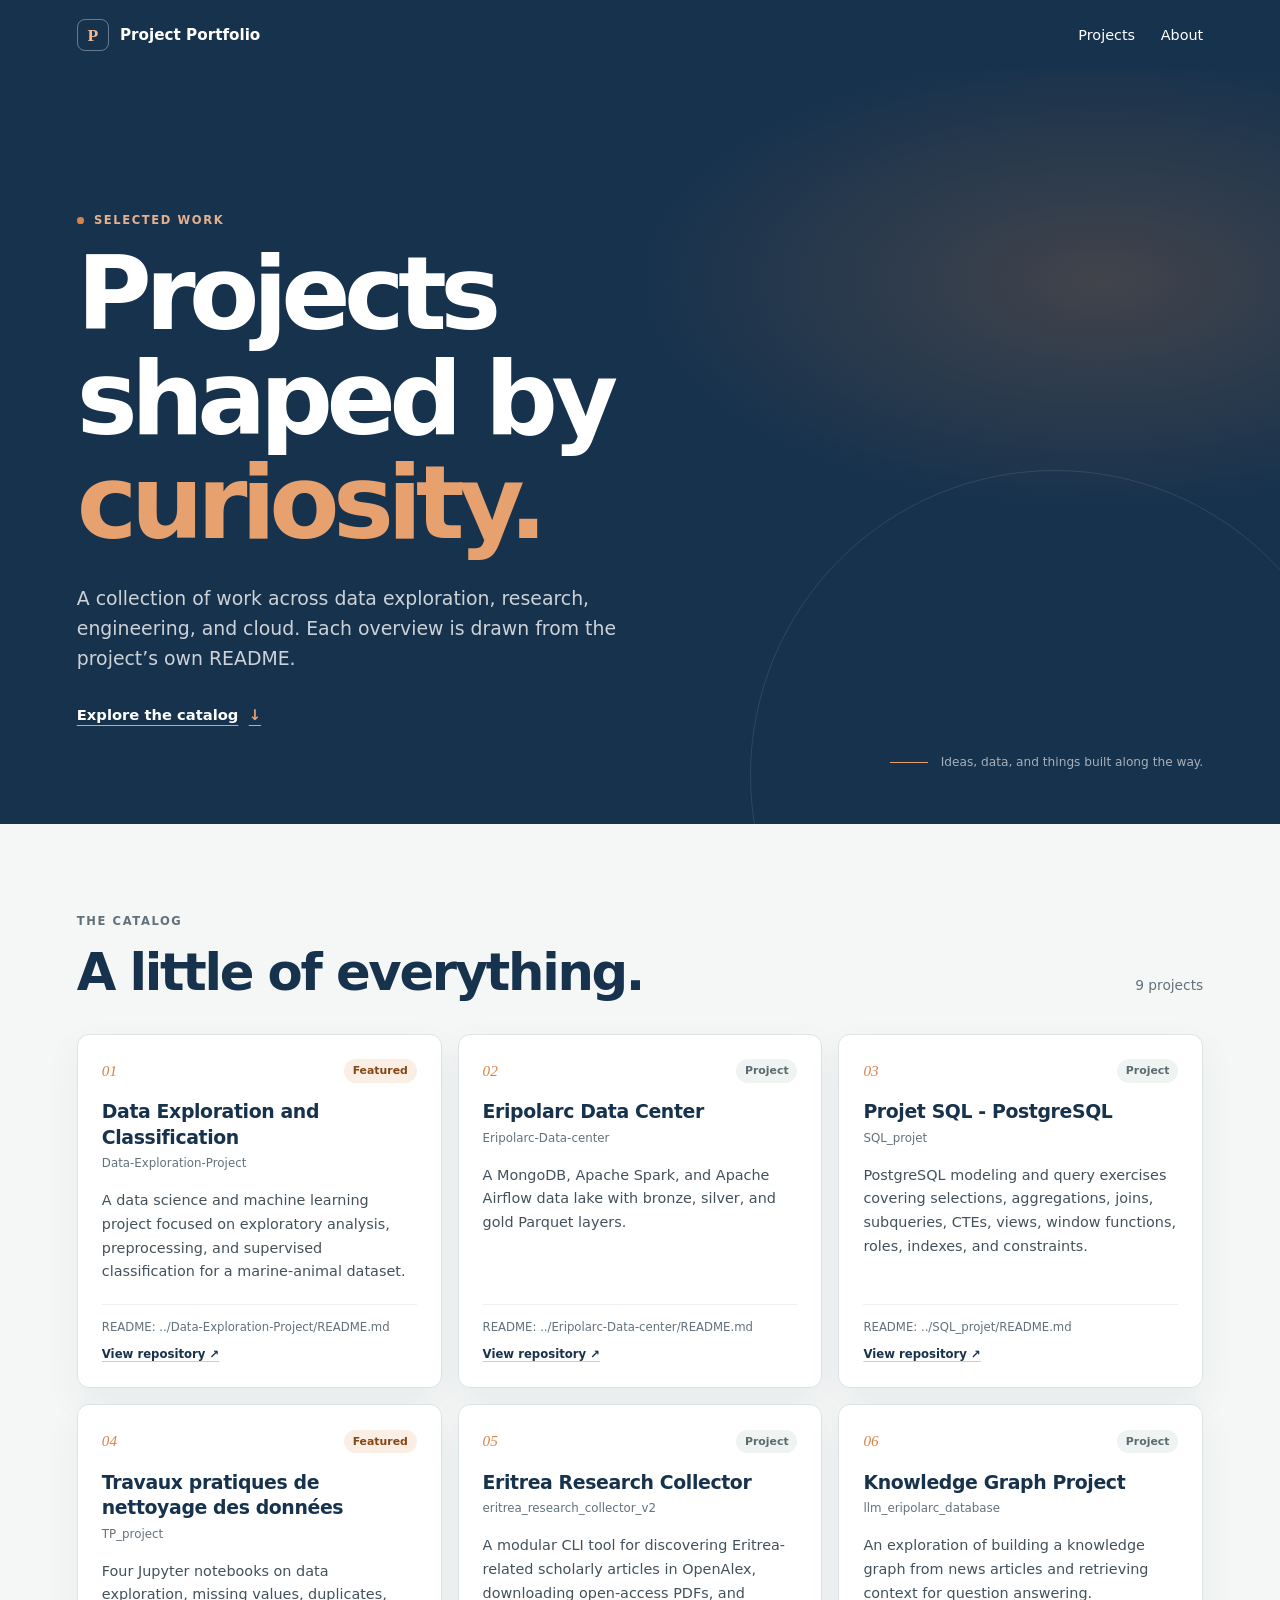
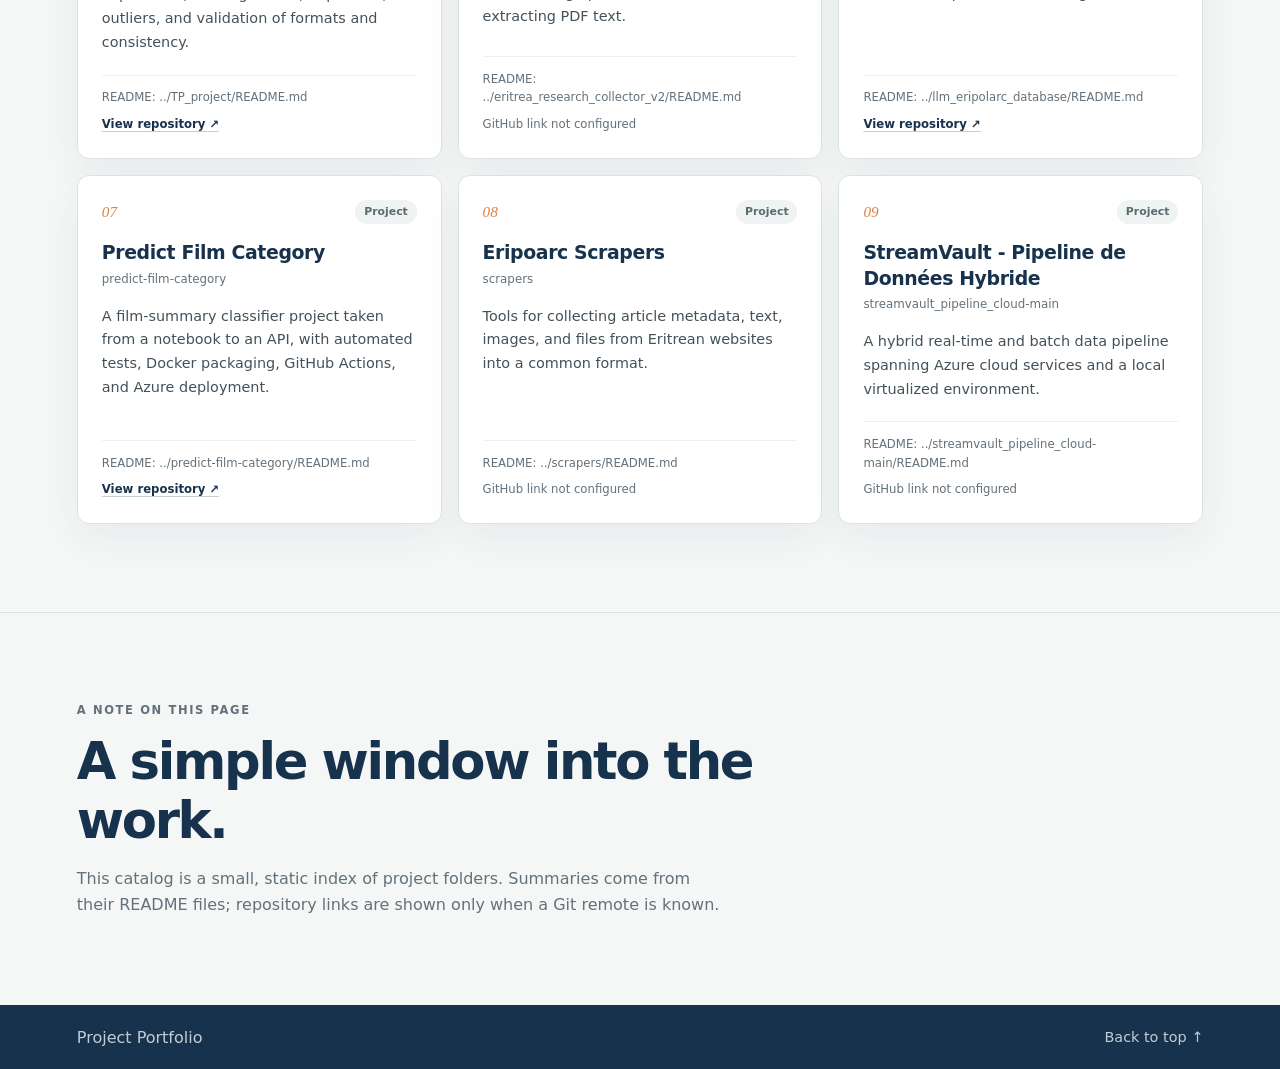
==== index.html @ 730900ce "first files upload" ====
<!doctype html>
<html lang="en">
  <head>
    <meta charset="utf-8">
    <meta name="viewport" content="width=device-width, initial-scale=1">
    <meta name="theme-color" content="#17324D">
    <meta name="description" content="A portfolio of data, research, and software projects.">
    <title>Project Portfolio</title>
    <link rel="stylesheet" href="./styles.css">
    <script src="./projects.js" defer></script>
    <script src="./script.js" defer></script>
  </head>
  <body>
    <header class="site-header">
      <a class="brand" href="#top" aria-label="Project Portfolio home">
        <span class="brand-mark" aria-hidden="true">P</span>
        <span>Project Portfolio</span>
      </a>
      <nav aria-label="Main navigation">
        <a href="#projects">Projects</a>
        <a href="#about">About</a>
      </nav>
    </header>

    <main id="top">
      <section class="hero" aria-labelledby="page-title">
        <p class="eyebrow"><span aria-hidden="true"></span> Selected work</p>
        <h1 id="page-title">Projects shaped by <span>curiosity.</span></h1>
        <p class="hero-copy">
          A collection of work across data exploration, research, engineering, and cloud.
          Each overview is drawn from the project’s own README.
        </p>
        <a class="hero-link" href="#projects">Explore the catalog <span aria-hidden="true">↓</span></a>
        <div class="hero-note" aria-hidden="true">
          <span class="note-line"></span>
          <span>Ideas, data, and things built along the way.</span>
        </div>
      </section>

      <section class="projects-section" id="projects" aria-labelledby="projects-title">
        <div class="section-heading">
          <div>
            <p class="eyebrow">The catalog</p>
            <h2 id="projects-title">A little of everything.</h2>
          </div>
          <p class="project-count" id="project-count" aria-live="polite"></p>
        </div>
        <div class="project-grid" id="project-grid" aria-live="polite"></div>
        <noscript>
          <p class="noscript-message">Enable JavaScript to view the project catalog.</p>
        </noscript>
      </section>

      <section class="about-section" id="about" aria-labelledby="about-title">
        <p class="eyebrow">A note on this page</p>
        <h2 id="about-title">A simple window into the work.</h2>
        <p>
          This catalog is a small, static index of project folders. Summaries come from
          their README files; repository links are shown only when a Git remote is known.
        </p>
      </section>
    </main>

    <footer class="site-footer">
      <span>Project Portfolio</span>
      <a href="#top">Back to top ↑</a>
    </footer>
  </body>
</html>
---- styles.css ----
:root {
  color-scheme: light;
  --primary: #17324d;
  --accent: #d98245;
  --surface: #f5f7f6;
  --card: #ffffff;
  --text: #17232d;
  --muted: #63717b;
  --border: #dce4e3;
  --shadow: 0 14px 36px rgb(23 50 77 / 6%);
  font-family: system-ui, -apple-system, "Segoe UI", sans-serif;
  font-synthesis: none;
  text-rendering: optimizeLegibility;
}

* {
  box-sizing: border-box;
}

html {
  scroll-behavior: smooth;
}

body {
  min-width: 320px;
  margin: 0;
  color: var(--text);
  background: var(--surface);
  line-height: 1.6;
}

a {
  color: inherit;
}

a:focus-visible {
  outline: 3px solid var(--accent);
  outline-offset: 4px;
  border-radius: 2px;
}

.site-header,
.site-footer {
  display: flex;
  align-items: center;
  justify-content: space-between;
  gap: 1.5rem;
  padding: 1.2rem max(6vw, calc((100vw - 1200px) / 2));
}

.site-header {
  color: #fff;
  background: var(--primary);
}

.brand {
  display: inline-flex;
  align-items: center;
  gap: 0.7rem;
  color: #fff;
  font-size: 0.95rem;
  font-weight: 700;
  text-decoration: none;
}

.brand-mark {
  display: grid;
  width: 2rem;
  height: 2rem;
  place-items: center;
  border: 1px solid rgb(255 255 255 / 35%);
  border-radius: 8px;
  color: #f3bb91;
  font-family: Georgia, serif;
  font-size: 1.1rem;
}

.site-header nav {
  display: flex;
  gap: 1.6rem;
}

.site-header nav a,
.site-footer a {
  color: inherit;
  font-size: 0.9rem;
  text-decoration: none;
}

.site-header nav a:hover,
.site-footer a:hover {
  color: #f3bb91;
}

.hero {
  position: relative;
  overflow: hidden;
  padding: clamp(4.5rem, 11vw, 9.5rem) max(6vw, calc((100vw - 1200px) / 2)) 6rem;
  color: #fff;
  background:
    radial-gradient(ellipse at 86% 28%, rgb(217 130 69 / 22%), transparent 29rem),
    var(--primary);
}

.hero::after {
  position: absolute;
  right: -5rem;
  bottom: -16rem;
  width: 38rem;
  height: 38rem;
  border: 1px solid rgb(255 255 255 / 10%);
  border-radius: 50%;
  content: "";
  pointer-events: none;
}

.eyebrow {
  margin: 0 0 0.8rem;
  color: var(--muted);
  font-size: 0.72rem;
  font-weight: 750;
  letter-spacing: 0.14em;
  text-transform: uppercase;
}

.hero .eyebrow {
  display: flex;
  align-items: center;
  gap: 0.65rem;
  color: #e4b18e;
}

.hero .eyebrow span {
  width: 0.42rem;
  height: 0.42rem;
  border-radius: 50%;
  background: var(--accent);
}

.hero h1 {
  max-width: 780px;
  margin: 0;
  font-size: clamp(3rem, 8vw, 6.7rem);
  font-weight: 650;
  letter-spacing: -0.065em;
  line-height: 1.02;
}

.hero h1 span {
  color: #e7a16e;
}

.hero-copy {
  max-width: 590px;
  margin: 1.7rem 0 1.8rem;
  color: rgb(255 255 255 / 78%);
  font-size: clamp(1rem, 1.8vw, 1.18rem);
}

.hero-link {
  display: inline-flex;
  align-items: center;
  gap: 0.65rem;
  color: #fff;
  font-size: 0.92rem;
  font-weight: 700;
  text-decoration-color: #e7a16e;
  text-underline-offset: 5px;
}

.hero-link span {
  color: #e7a16e;
}

.hero-note {
  position: absolute;
  right: max(6vw, calc((100vw - 1200px) / 2));
  bottom: 3.2rem;
  display: flex;
  align-items: center;
  gap: 0.8rem;
  color: rgb(255 255 255 / 62%);
  font-size: 0.76rem;
}

.note-line {
  width: 2.4rem;
  height: 1px;
  background: #e7a16e;
}

.projects-section,
.about-section {
  max-width: 1320px;
  margin: 0 auto;
  padding: 5.5rem max(6vw, 1.5rem);
}

.section-heading {
  display: flex;
  align-items: end;
  justify-content: space-between;
  gap: 2rem;
  margin-bottom: 2rem;
}

.section-heading h2,
.about-section h2 {
  margin: 0;
  color: var(--primary);
  font-size: clamp(2rem, 4vw, 3.2rem);
  font-weight: 620;
  letter-spacing: -0.045em;
  line-height: 1.15;
}

.project-count {
  margin: 0 0 0.35rem;
  color: var(--muted);
  font-size: 0.86rem;
}

.project-grid {
  display: grid;
  grid-template-columns: repeat(3, minmax(0, 1fr));
  gap: 1rem;
}

.project-card {
  display: flex;
  min-height: 260px;
  flex-direction: column;
  padding: 1.5rem;
  border: 1px solid var(--border);
  border-radius: 12px;
  background: var(--card);
  box-shadow: var(--shadow);
  transition: transform 160ms ease, border-color 160ms ease, box-shadow 160ms ease;
}

.project-card:hover {
  transform: translateY(-3px);
  border-color: #c4d2d1;
  box-shadow: 0 18px 42px rgb(23 50 77 / 10%);
}

.card-topline {
  display: flex;
  align-items: center;
  justify-content: space-between;
  gap: 0.75rem;
  margin-bottom: 1rem;
}

.card-index {
  color: var(--accent);
  font-family: Georgia, serif;
  font-size: 0.95rem;
  font-style: italic;
}

.card-status {
  padding: 0.2rem 0.55rem;
  border-radius: 999px;
  color: #5b6b70;
  background: #eff3f2;
  font-size: 0.68rem;
  font-weight: 650;
}

.card-status.is-featured {
  color: #834716;
  background: #fbefe5;
}

.project-card h3 {
  margin: 0;
  color: var(--primary);
  font-size: 1.18rem;
  font-weight: 700;
  letter-spacing: -0.02em;
  line-height: 1.35;
  overflow-wrap: anywhere;
}

.project-card .project-folder {
  margin: 0.25rem 0 0;
  color: var(--muted);
  font-size: 0.74rem;
  overflow-wrap: anywhere;
}

.project-description {
  margin: 1rem 0 1.25rem;
  color: #43515a;
  font-size: 0.9rem;
  line-height: 1.65;
}

.card-meta {
  display: flex;
  flex-wrap: wrap;
  gap: 0.5rem 1rem;
  margin-top: auto;
  padding-top: 0.8rem;
  border-top: 1px solid #edf0ef;
  color: var(--muted);
  font-size: 0.73rem;
}

.card-meta a {
  color: var(--primary);
  font-weight: 700;
  text-decoration-color: #c5d0d1;
  text-underline-offset: 3px;
}

.card-meta a:hover {
  color: #a3531d;
  text-decoration-color: currentColor;
}

.about-section {
  max-width: none;
  padding-right: max(6vw, calc((100vw - 1200px) / 2));
  padding-left: max(6vw, calc((100vw - 1200px) / 2));
  border-top: 1px solid var(--border);
}

.about-section h2 {
  max-width: 700px;
}

.about-section > p:last-child {
  max-width: 650px;
  margin: 1rem 0 0;
  color: var(--muted);
}

.site-footer {
  color: rgb(255 255 255 / 75%);
  background: var(--primary);
}

.noscript-message {
  padding: 1rem;
  border: 1px solid var(--border);
  border-radius: 8px;
  background: #fff;
}

@media (max-width: 900px) {
  .project-grid {
    grid-template-columns: repeat(2, minmax(0, 1fr));
  }
}

@media (max-width: 600px) {
  .site-header,
  .site-footer {
    padding-right: 1.25rem;
    padding-left: 1.25rem;
  }

  .hero {
    padding: 5rem 1.25rem 7rem;
  }

  .hero-note {
    right: 1.25rem;
    bottom: 2.4rem;
  }

  .projects-section,
  .about-section {
    padding: 4rem 1.25rem;
  }

  .section-heading {
    align-items: start;
    flex-direction: column;
    gap: 0.75rem;
  }

  .project-grid {
    grid-template-columns: 1fr;
  }

  .project-card {
    min-height: 230px;
  }

  .site-header nav {
    gap: 1rem;
  }
}

@media (prefers-reduced-motion: reduce) {
  html {
    scroll-behavior: auto;
  }

  *,
  *::before,
  *::after {
    transition-duration: 0.01ms !important;
  }
}
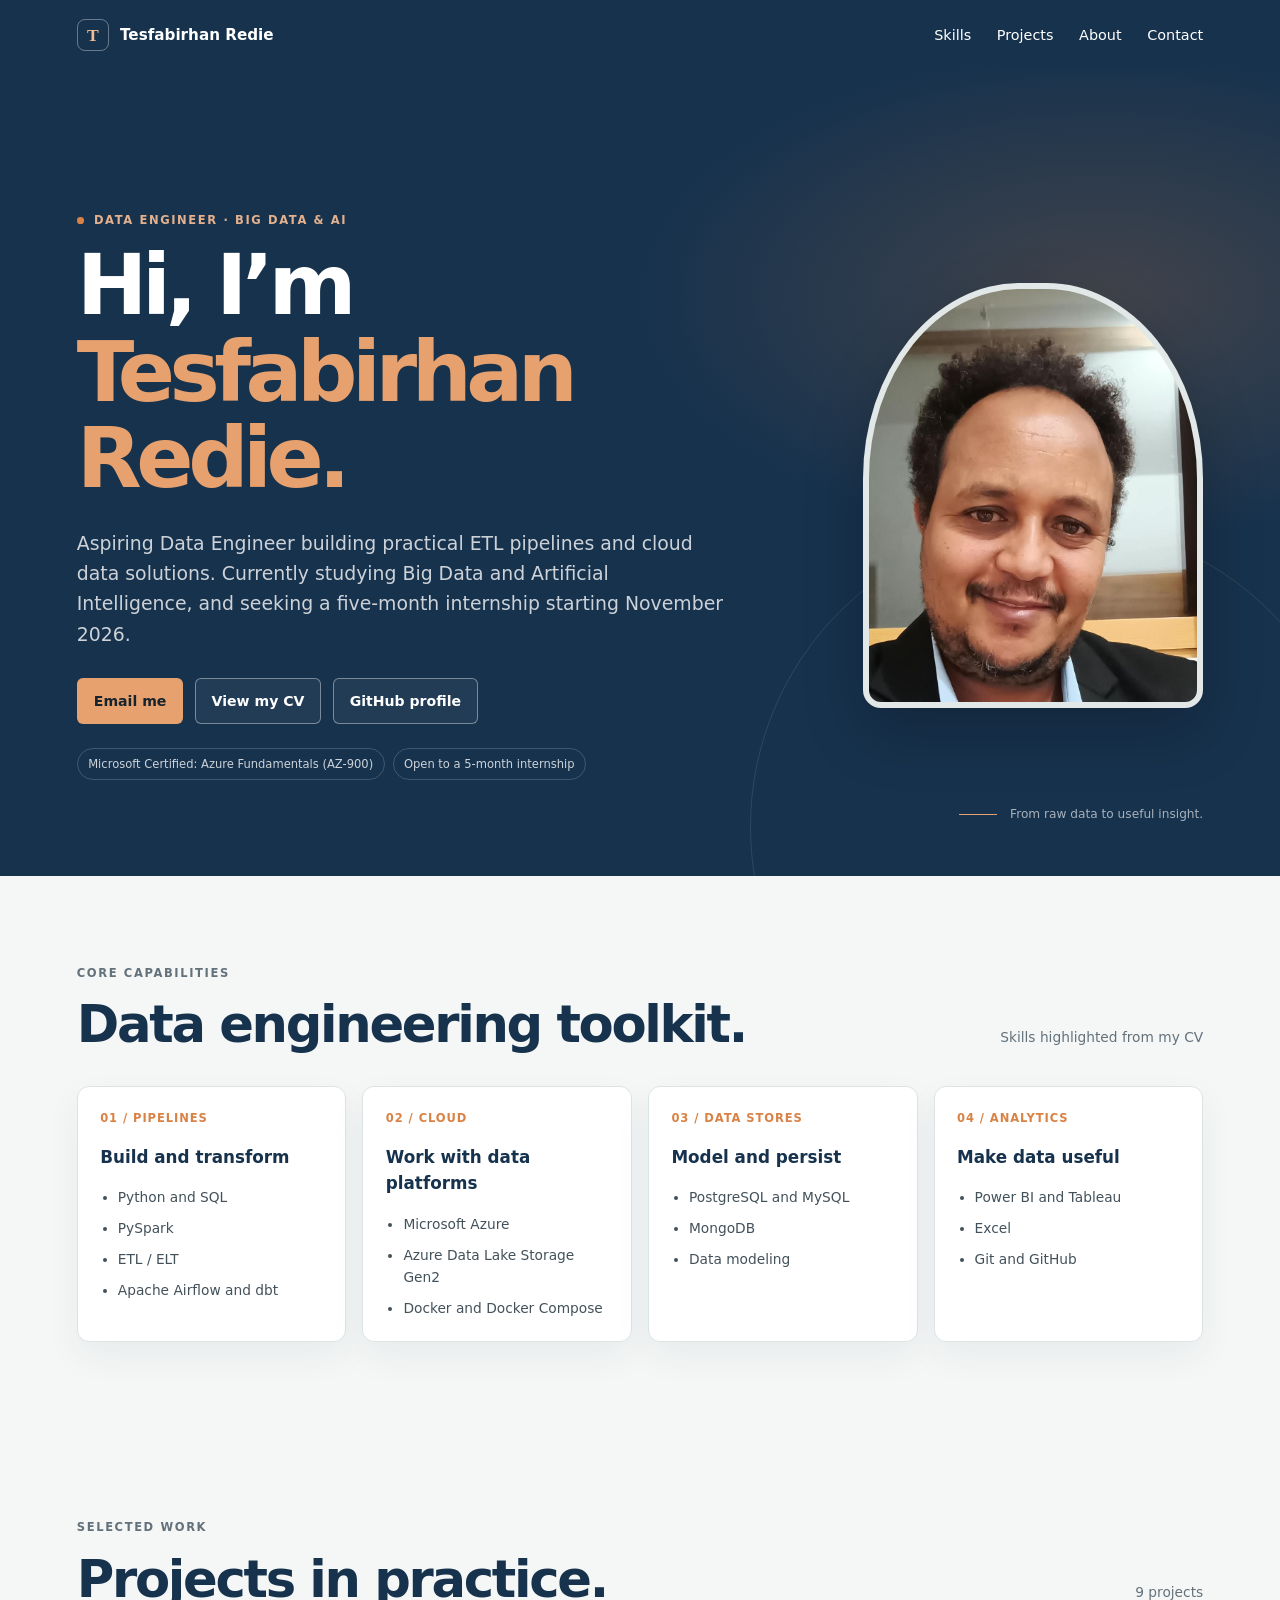
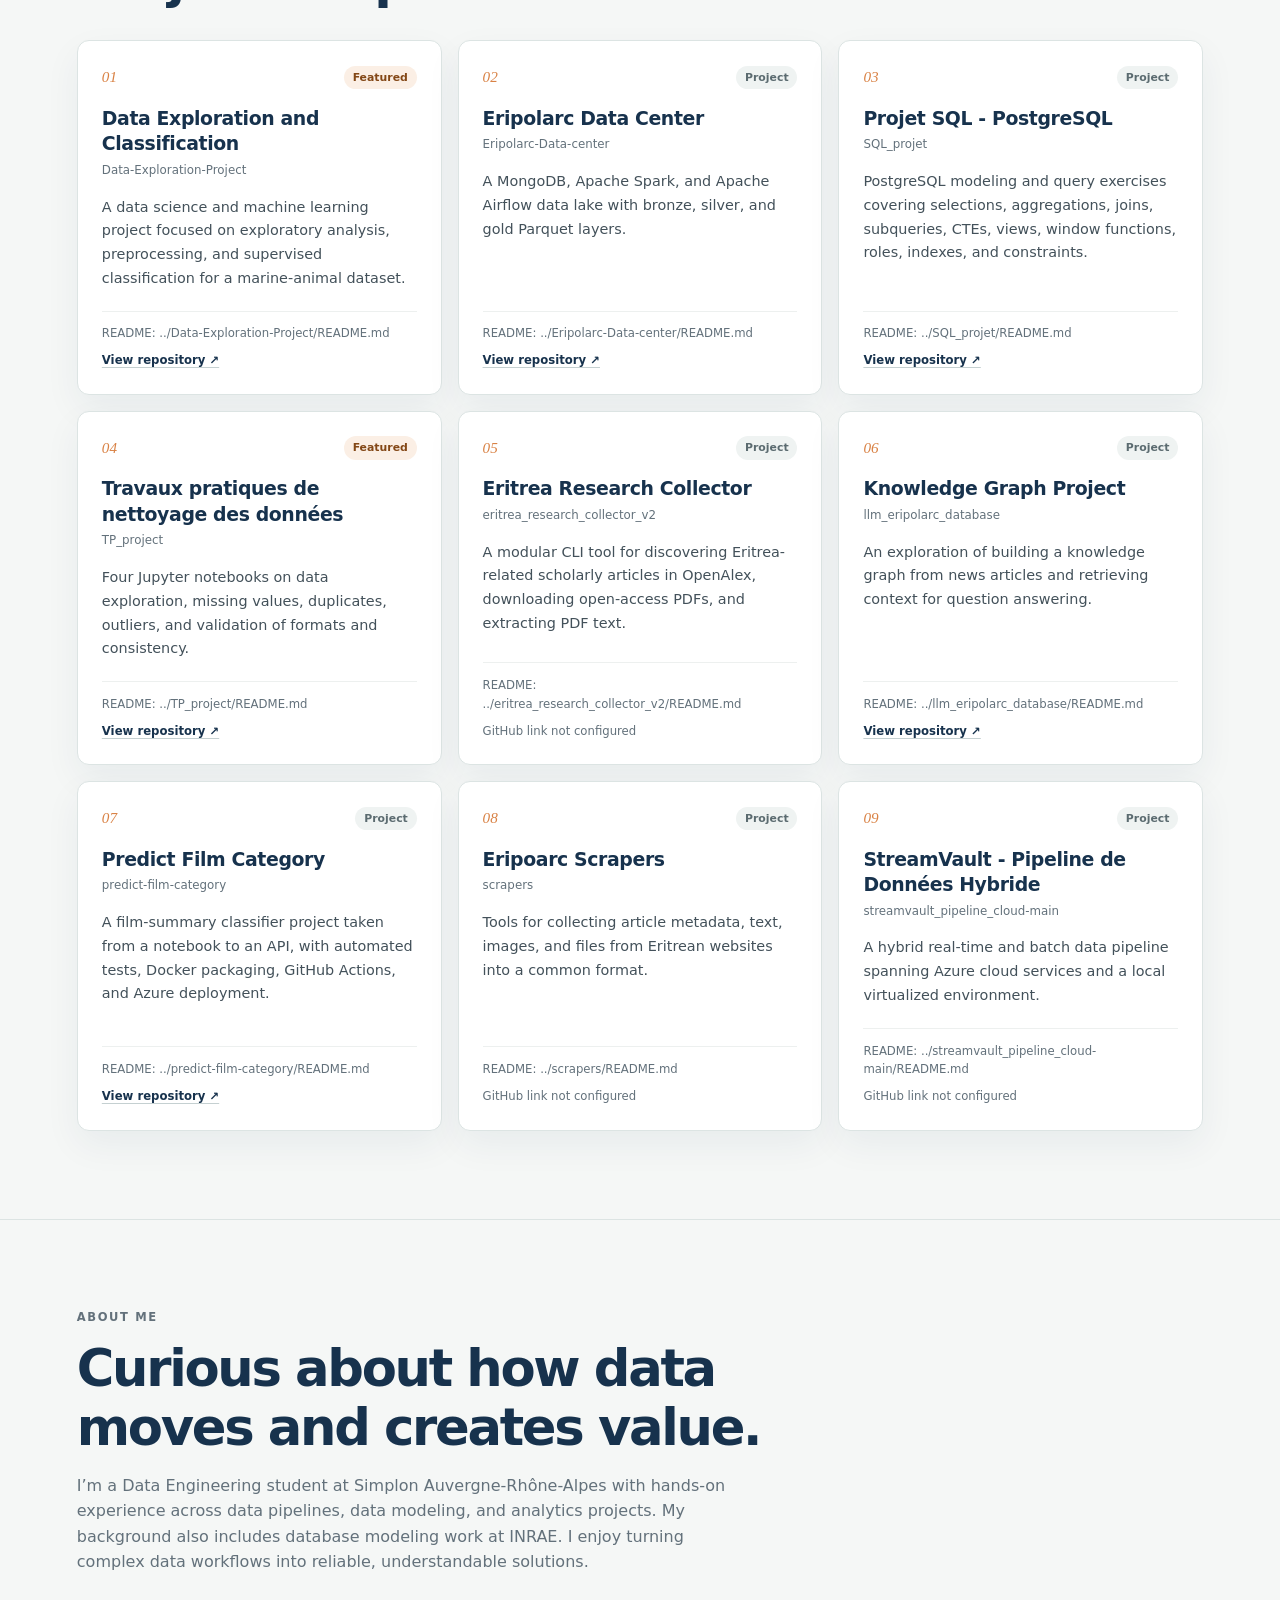
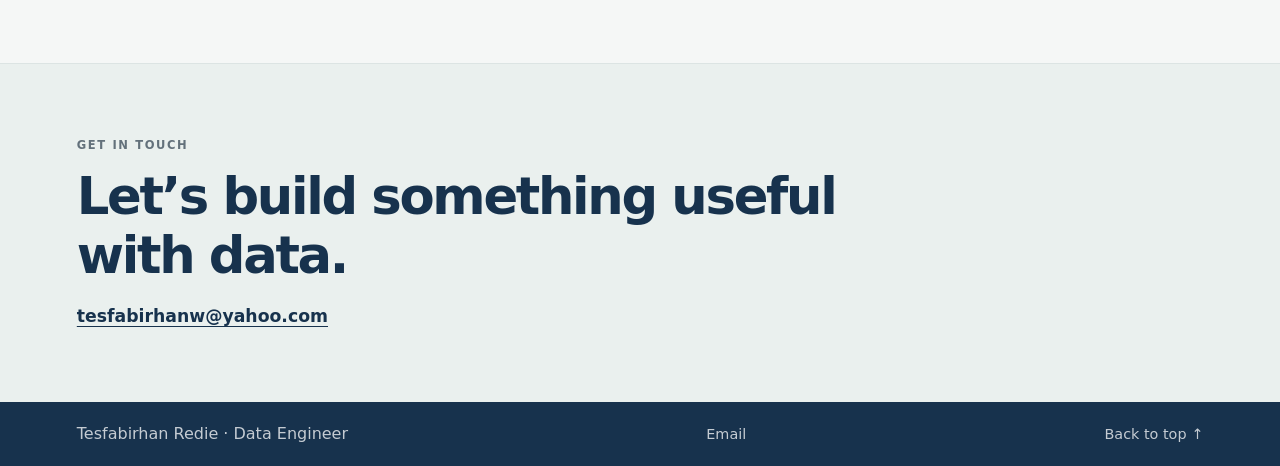
==== commit e01ddb6e: "cv and photo for profile" ====
--- a/index.html
+++ b/index.html
@@ -4,44 +4,109 @@
     <meta charset="utf-8">
     <meta name="viewport" content="width=device-width, initial-scale=1">
     <meta name="theme-color" content="#17324D">
-    <meta name="description" content="A portfolio of data, research, and software projects.">
-    <title>Project Portfolio</title>
+    <meta name="description" content="Tesfabirhan Redie, aspiring Data Engineer. Explore data engineering projects, skills, and CV.">
+    <title>Tesfabirhan Redie | Data Engineer</title>
     <link rel="stylesheet" href="./styles.css">
     <script src="./projects.js" defer></script>
     <script src="./script.js" defer></script>
   </head>
   <body>
     <header class="site-header">
-      <a class="brand" href="#top" aria-label="Project Portfolio home">
-        <span class="brand-mark" aria-hidden="true">P</span>
-        <span>Project Portfolio</span>
+      <a class="brand" href="#top" aria-label="Tesfabirhan Redie home">
+        <span class="brand-mark" aria-hidden="true">T</span>
+        <span>Tesfabirhan Redie</span>
       </a>
       <nav aria-label="Main navigation">
+        <a href="#skills">Skills</a>
         <a href="#projects">Projects</a>
         <a href="#about">About</a>
+        <a href="#contact">Contact</a>
       </nav>
     </header>
 
     <main id="top">
       <section class="hero" aria-labelledby="page-title">
-        <p class="eyebrow"><span aria-hidden="true"></span> Selected work</p>
-        <h1 id="page-title">Projects shaped by <span>curiosity.</span></h1>
-        <p class="hero-copy">
-          A collection of work across data exploration, research, engineering, and cloud.
-          Each overview is drawn from the project’s own README.
-        </p>
-        <a class="hero-link" href="#projects">Explore the catalog <span aria-hidden="true">↓</span></a>
+        <div class="profile-intro">
+          <p class="eyebrow"><span aria-hidden="true"></span> Data Engineer · Big Data &amp; AI</p>
+          <h1 id="page-title">Hi, I’m <span>Tesfabirhan Redie.</span></h1>
+          <p class="hero-copy">
+            Aspiring Data Engineer building practical ETL pipelines and cloud data solutions.
+            Currently studying Big Data and Artificial Intelligence, and seeking a five-month
+            internship starting November 2026.
+          </p>
+          <div class="hero-actions">
+            <a class="button button-primary" href="mailto:tesfabirhanw@yahoo.com">Email me</a>
+            <a class="button button-secondary" href="./images/cv_Tesfabirhan_REDIE.pdf" target="_blank" rel="noopener noreferrer">View my CV</a>
+            <a class="button button-secondary" href="https://github.com/Tesfabirhan-WR" target="_blank" rel="noopener noreferrer">GitHub profile</a>
+          </div>
+          <div class="profile-badges">
+            <span>Microsoft Certified: Azure Fundamentals (AZ-900)</span>
+            <span>Open to a 5-month internship</span>
+          </div>
+        </div>
+        <figure class="profile-portrait">
+          <img src="./images/profile_photo.jpeg" alt="Portrait of Tesfabirhan Redie">
+        </figure>
         <div class="hero-note" aria-hidden="true">
           <span class="note-line"></span>
-          <span>Ideas, data, and things built along the way.</span>
+          <span>From raw data to useful insight.</span>
+        </div>
+      </section>
+
+      <section class="skills-section" id="skills" aria-labelledby="skills-title">
+        <div class="section-heading">
+          <div>
+            <p class="eyebrow">Core capabilities</p>
+            <h2 id="skills-title">Data engineering toolkit.</h2>
+          </div>
+          <p class="project-count">Skills highlighted from my CV</p>
+        </div>
+        <div class="skills-grid">
+          <article class="skill-card">
+            <p class="skill-index">01 / Pipelines</p>
+            <h3>Build and transform</h3>
+            <ul>
+              <li>Python and SQL</li>
+              <li>PySpark</li>
+              <li>ETL / ELT</li>
+              <li>Apache Airflow and dbt</li>
+            </ul>
+          </article>
+          <article class="skill-card">
+            <p class="skill-index">02 / Cloud</p>
+            <h3>Work with data platforms</h3>
+            <ul>
+              <li>Microsoft Azure</li>
+              <li>Azure Data Lake Storage Gen2</li>
+              <li>Docker and Docker Compose</li>
+            </ul>
+          </article>
+          <article class="skill-card">
+            <p class="skill-index">03 / Data stores</p>
+            <h3>Model and persist</h3>
+            <ul>
+              <li>PostgreSQL and MySQL</li>
+              <li>MongoDB</li>
+              <li>Data modeling</li>
+            </ul>
+          </article>
+          <article class="skill-card">
+            <p class="skill-index">04 / Analytics</p>
+            <h3>Make data useful</h3>
+            <ul>
+              <li>Power BI and Tableau</li>
+              <li>Excel</li>
+              <li>Git and GitHub</li>
+            </ul>
+          </article>
         </div>
       </section>
 
       <section class="projects-section" id="projects" aria-labelledby="projects-title">
         <div class="section-heading">
           <div>
-            <p class="eyebrow">The catalog</p>
-            <h2 id="projects-title">A little of everything.</h2>
+            <p class="eyebrow">Selected work</p>
+            <h2 id="projects-title">Projects in practice.</h2>
           </div>
           <p class="project-count" id="project-count" aria-live="polite"></p>
         </div>
@@ -52,17 +117,26 @@
       </section>
 
       <section class="about-section" id="about" aria-labelledby="about-title">
-        <p class="eyebrow">A note on this page</p>
-        <h2 id="about-title">A simple window into the work.</h2>
+        <p class="eyebrow">About me</p>
+        <h2 id="about-title">Curious about how data moves and creates value.</h2>
         <p>
-          This catalog is a small, static index of project folders. Summaries come from
-          their README files; repository links are shown only when a Git remote is known.
+          I’m a Data Engineering student at Simplon Auvergne-Rhône-Alpes with hands-on
+          experience across data pipelines, data modeling, and analytics projects. My
+          background also includes database modeling work at INRAE. I enjoy turning
+          complex data workflows into reliable, understandable solutions.
         </p>
+      </section>
+
+      <section class="contact-section" id="contact" aria-labelledby="contact-title">
+        <p class="eyebrow">Get in touch</p>
+        <h2 id="contact-title">Let’s build something useful with data.</h2>
+        <a class="contact-email" href="mailto:tesfabirhanw@yahoo.com">tesfabirhanw@yahoo.com</a>
       </section>
     </main>
 
     <footer class="site-footer">
-      <span>Project Portfolio</span>
+      <span>Tesfabirhan Redie · Data Engineer</span>
+      <a href="mailto:tesfabirhanw@yahoo.com">Email</a>
       <a href="#top">Back to top ↑</a>
     </footer>
   </body>
--- a/styles.css
+++ b/styles.css
@@ -95,11 +95,21 @@
 .hero {
   position: relative;
   overflow: hidden;
+  display: grid;
+  grid-template-columns: minmax(0, 1.35fr) minmax(260px, 0.65fr);
+  align-items: center;
+  gap: clamp(2rem, 6vw, 5rem);
   padding: clamp(4.5rem, 11vw, 9.5rem) max(6vw, calc((100vw - 1200px) / 2)) 6rem;
   color: #fff;
   background:
     radial-gradient(ellipse at 86% 28%, rgb(217 130 69 / 22%), transparent 29rem),
     var(--primary);
+}
+
+.profile-intro,
+.profile-portrait {
+  position: relative;
+  z-index: 1;
 }
 
 .hero::after {
@@ -138,9 +148,9 @@
 }
 
 .hero h1 {
-  max-width: 780px;
+  max-width: 740px;
   margin: 0;
-  font-size: clamp(3rem, 8vw, 6.7rem);
+  font-size: clamp(2.8rem, 6.6vw, 5.4rem);
   font-weight: 650;
   letter-spacing: -0.065em;
   line-height: 1.02;
@@ -151,25 +161,86 @@
 }
 
 .hero-copy {
-  max-width: 590px;
+  max-width: 650px;
   margin: 1.7rem 0 1.8rem;
   color: rgb(255 255 255 / 78%);
   font-size: clamp(1rem, 1.8vw, 1.18rem);
 }
 
-.hero-link {
+.hero-actions {
   display: inline-flex;
-  align-items: center;
-  gap: 0.65rem;
+  flex-wrap: wrap;
+  align-items: center;
+  gap: 0.7rem;
+}
+
+.button {
+  display: inline-flex;
+  min-height: 2.9rem;
+  align-items: center;
+  justify-content: center;
+  padding: 0.65rem 1rem;
+  border: 1px solid transparent;
+  border-radius: 6px;
+  font-size: 0.88rem;
+  font-weight: 700;
+  text-decoration: none;
+  transition: background-color 160ms ease, border-color 160ms ease, color 160ms ease;
+}
+
+.button-primary {
+  color: #17232d;
+  background: #e7a16e;
+}
+
+.button-primary:hover {
+  background: #f0b487;
+}
+
+.button-secondary {
+  border-color: rgb(255 255 255 / 40%);
   color: #fff;
-  font-size: 0.92rem;
-  font-weight: 700;
-  text-decoration-color: #e7a16e;
-  text-underline-offset: 5px;
-}
-
-.hero-link span {
-  color: #e7a16e;
+  background: rgb(255 255 255 / 5%);
+}
+
+.button-secondary:hover {
+  border-color: #e7a16e;
+  color: #f3bb91;
+}
+
+.profile-badges {
+  display: flex;
+  flex-wrap: wrap;
+  gap: 0.5rem;
+  margin-top: 1.5rem;
+}
+
+.profile-badges span {
+  padding: 0.35rem 0.65rem;
+  border: 1px solid rgb(255 255 255 / 18%);
+  border-radius: 999px;
+  color: rgb(255 255 255 / 78%);
+  font-size: 0.72rem;
+}
+
+.profile-portrait {
+  justify-self: end;
+  width: min(100%, 340px);
+  aspect-ratio: 4 / 5;
+  margin: 0;
+  overflow: hidden;
+  border: 6px solid rgb(255 255 255 / 14%);
+  border-radius: 46% 46% 18px 18px;
+  background: #dce4e3;
+  box-shadow: 0 24px 60px rgb(0 0 0 / 22%);
+}
+
+.profile-portrait img {
+  display: block;
+  width: 100%;
+  height: 100%;
+  object-fit: cover;
+  object-position: center 24%;
 }
 
 .hero-note {
@@ -181,6 +252,7 @@
   gap: 0.8rem;
   color: rgb(255 255 255 / 62%);
   font-size: 0.76rem;
+  z-index: 1;
 }
 
 .note-line {
@@ -189,11 +261,50 @@
   background: #e7a16e;
 }
 
+.skills-section,
 .projects-section,
 .about-section {
   max-width: 1320px;
   margin: 0 auto;
   padding: 5.5rem max(6vw, 1.5rem);
+}
+
+.skills-grid {
+  display: grid;
+  grid-template-columns: repeat(4, minmax(0, 1fr));
+  gap: 1rem;
+}
+
+.skill-card {
+  padding: 1.4rem;
+  border: 1px solid var(--border);
+  border-radius: 12px;
+  background: var(--card);
+  box-shadow: var(--shadow);
+}
+
+.skill-index {
+  margin: 0 0 1rem;
+  color: var(--accent);
+  font-size: 0.72rem;
+  font-weight: 750;
+  letter-spacing: 0.08em;
+  text-transform: uppercase;
+}
+
+.skill-card h3 {
+  margin: 0;
+  color: var(--primary);
+  font-size: 1.05rem;
+}
+
+.skill-card ul {
+  display: grid;
+  gap: 0.55rem;
+  margin: 1rem 0 0;
+  padding-left: 1.1rem;
+  color: #43515a;
+  font-size: 0.86rem;
 }
 
 .section-heading {
@@ -337,6 +448,29 @@
   color: var(--muted);
 }
 
+.contact-section {
+  padding: 4.5rem max(6vw, calc((100vw - 1200px) / 2));
+  border-top: 1px solid var(--border);
+  background: #eaf0ee;
+}
+
+.contact-section h2 {
+  max-width: 760px;
+  margin: 0 0 1.1rem;
+  color: var(--primary);
+  font-size: clamp(2rem, 4vw, 3.2rem);
+  font-weight: 620;
+  letter-spacing: -0.045em;
+  line-height: 1.15;
+}
+
+.contact-email {
+  color: var(--primary);
+  font-size: 1.08rem;
+  font-weight: 750;
+  text-underline-offset: 4px;
+}
+
 .site-footer {
   color: rgb(255 255 255 / 75%);
   background: var(--primary);
@@ -353,6 +487,10 @@
   .project-grid {
     grid-template-columns: repeat(2, minmax(0, 1fr));
   }
+
+  .skills-grid {
+    grid-template-columns: repeat(2, minmax(0, 1fr));
+  }
 }
 
 @media (max-width: 600px) {
@@ -362,18 +500,48 @@
     padding-left: 1.25rem;
   }
 
+  .site-header {
+    align-items: flex-start;
+    flex-direction: column;
+    gap: 0.85rem;
+  }
+
+  .site-header nav {
+    width: 100%;
+    flex-wrap: wrap;
+    gap: 0.75rem 1rem;
+  }
+
   .hero {
+    grid-template-columns: minmax(0, 1fr);
     padding: 5rem 1.25rem 7rem;
   }
 
+  .hero h1 {
+    font-size: clamp(2.8rem, 13vw, 4.2rem);
+  }
+
+  .profile-portrait {
+    justify-self: start;
+    width: min(74vw, 280px);
+  }
+
   .hero-note {
-    right: 1.25rem;
-    bottom: 2.4rem;
-  }
-
+    display: none;
+  }
+
+  .skills-section,
   .projects-section,
   .about-section {
     padding: 4rem 1.25rem;
+  }
+
+  .contact-section {
+    padding: 4rem 1.25rem;
+  }
+
+  .skills-grid {
+    grid-template-columns: minmax(0, 1fr);
   }
 
   .section-heading {
@@ -390,9 +558,6 @@
     min-height: 230px;
   }
 
-  .site-header nav {
-    gap: 1rem;
-  }
 }
 
 @media (prefers-reduced-motion: reduce) {
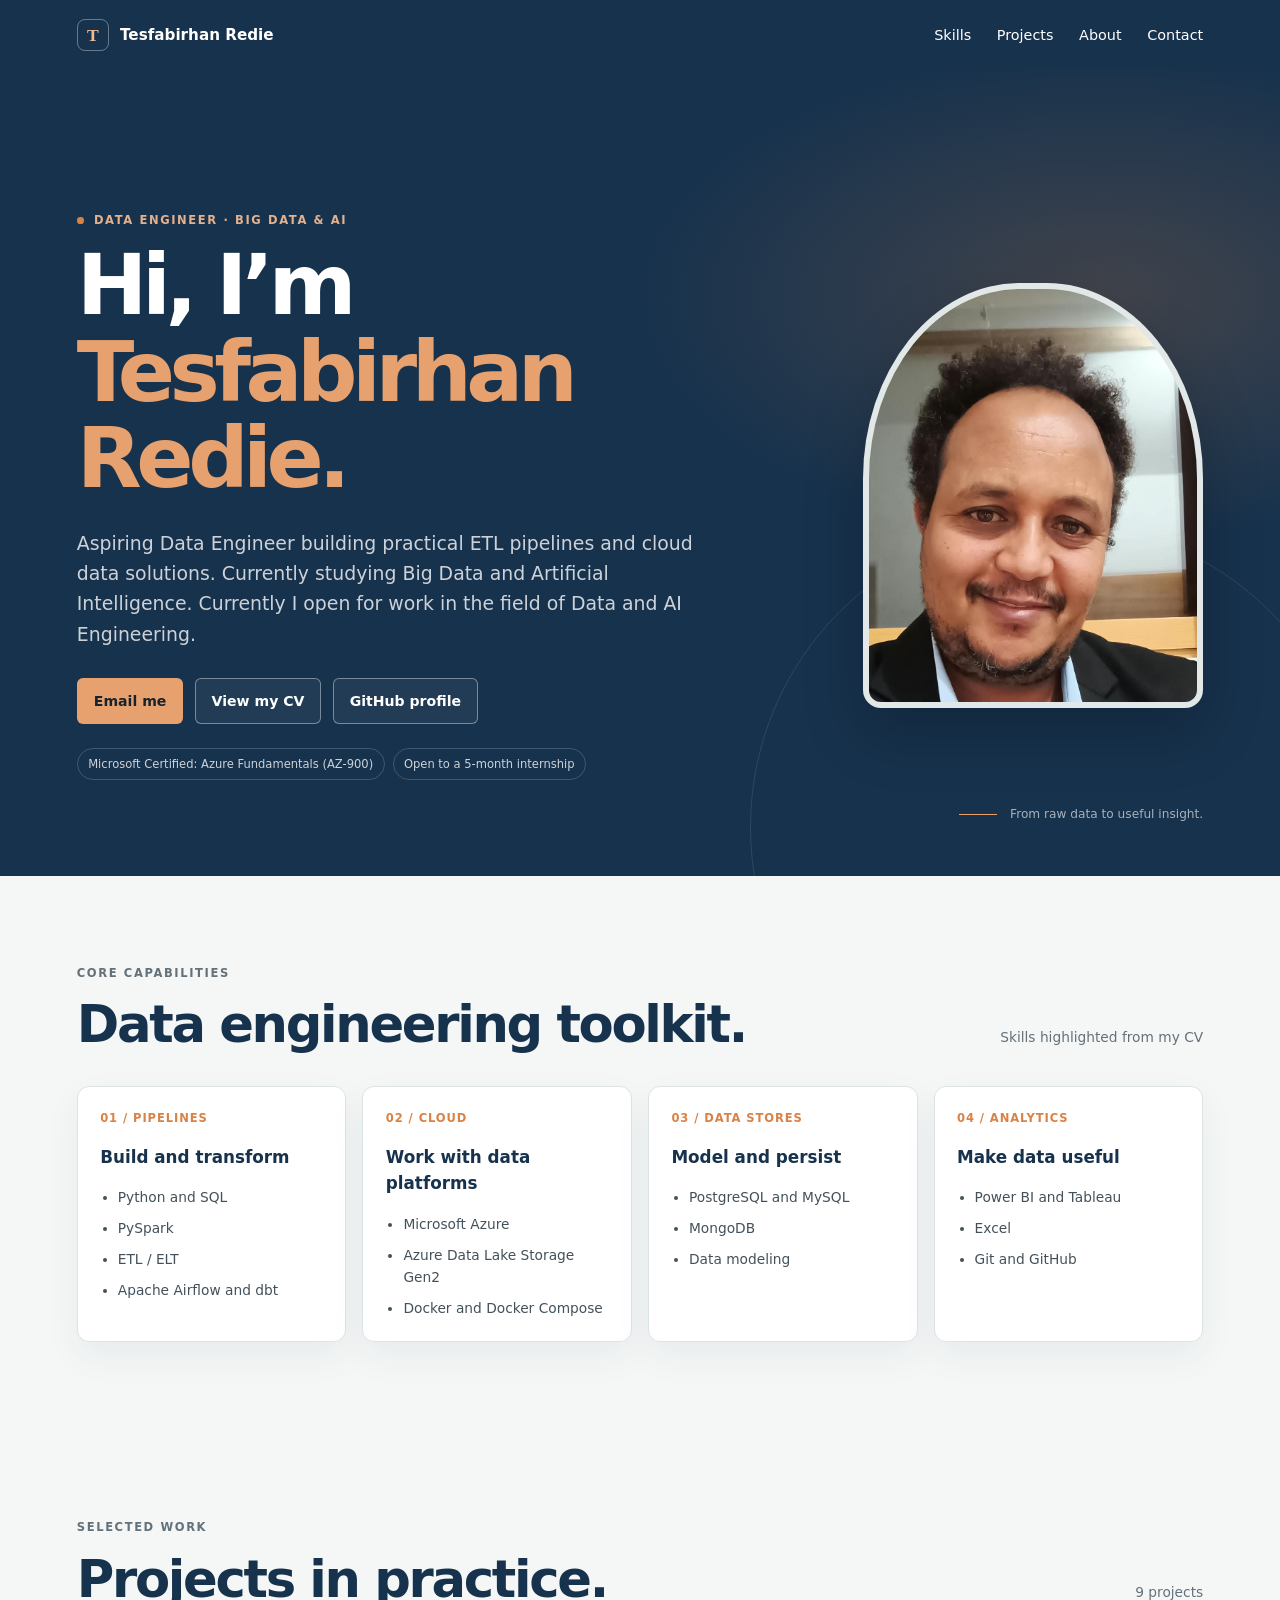
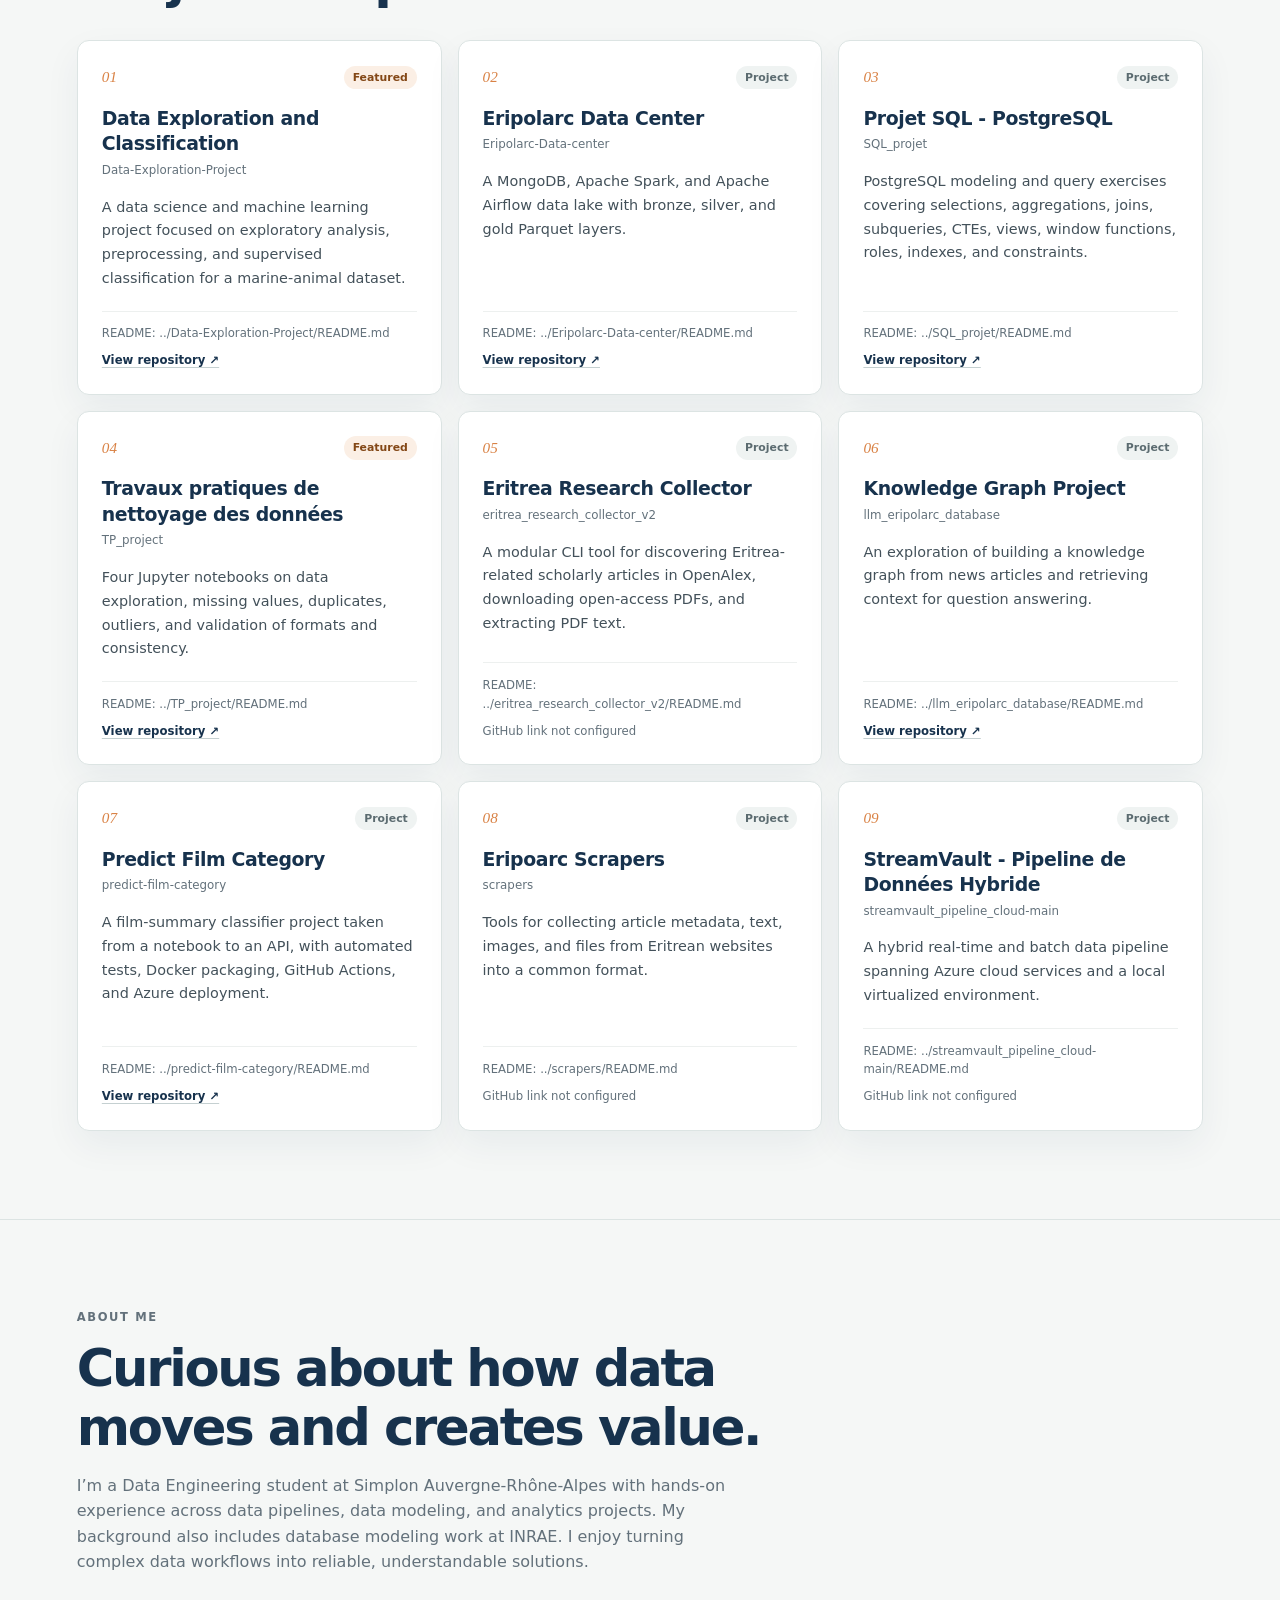
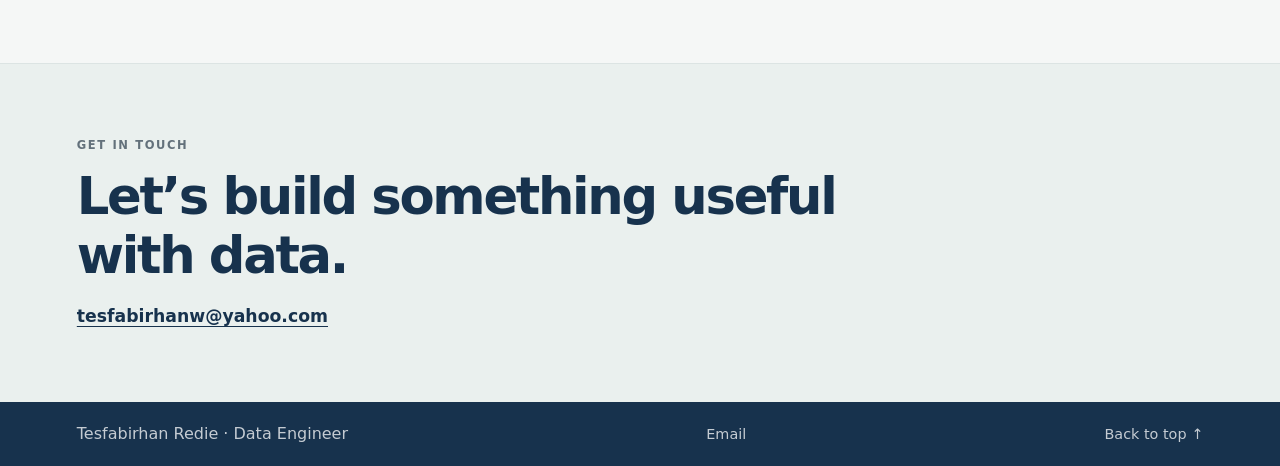
==== commit 6e42ed7f: "profile update" ====
--- a/index.html
+++ b/index.html
@@ -31,8 +31,7 @@
           <h1 id="page-title">Hi, I’m <span>Tesfabirhan Redie.</span></h1>
           <p class="hero-copy">
             Aspiring Data Engineer building practical ETL pipelines and cloud data solutions.
-            Currently studying Big Data and Artificial Intelligence, and seeking a five-month
-            internship starting November 2026.
+            Currently studying Big Data and Artificial Intelligence. Currently I open for work in the field of Data and AI Engineering.
           </p>
           <div class="hero-actions">
             <a class="button button-primary" href="mailto:tesfabirhanw@yahoo.com">Email me</a>
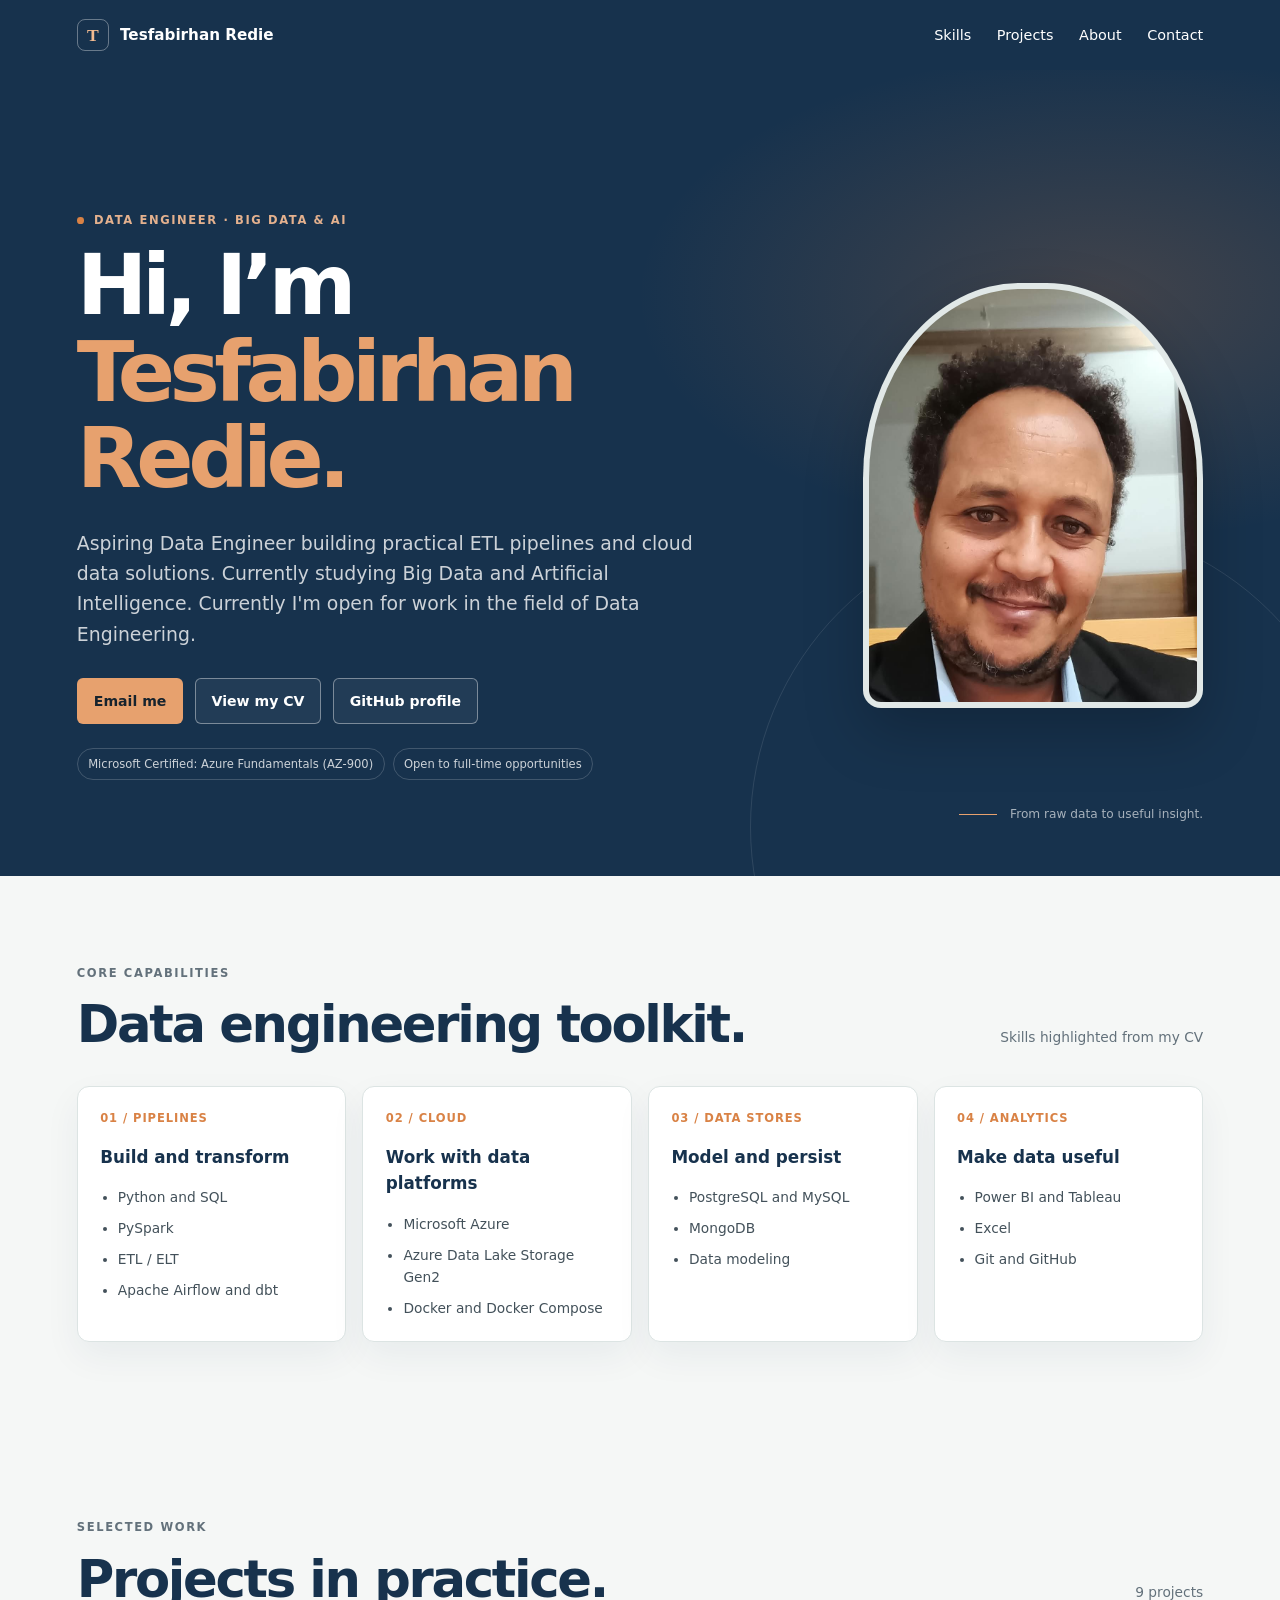
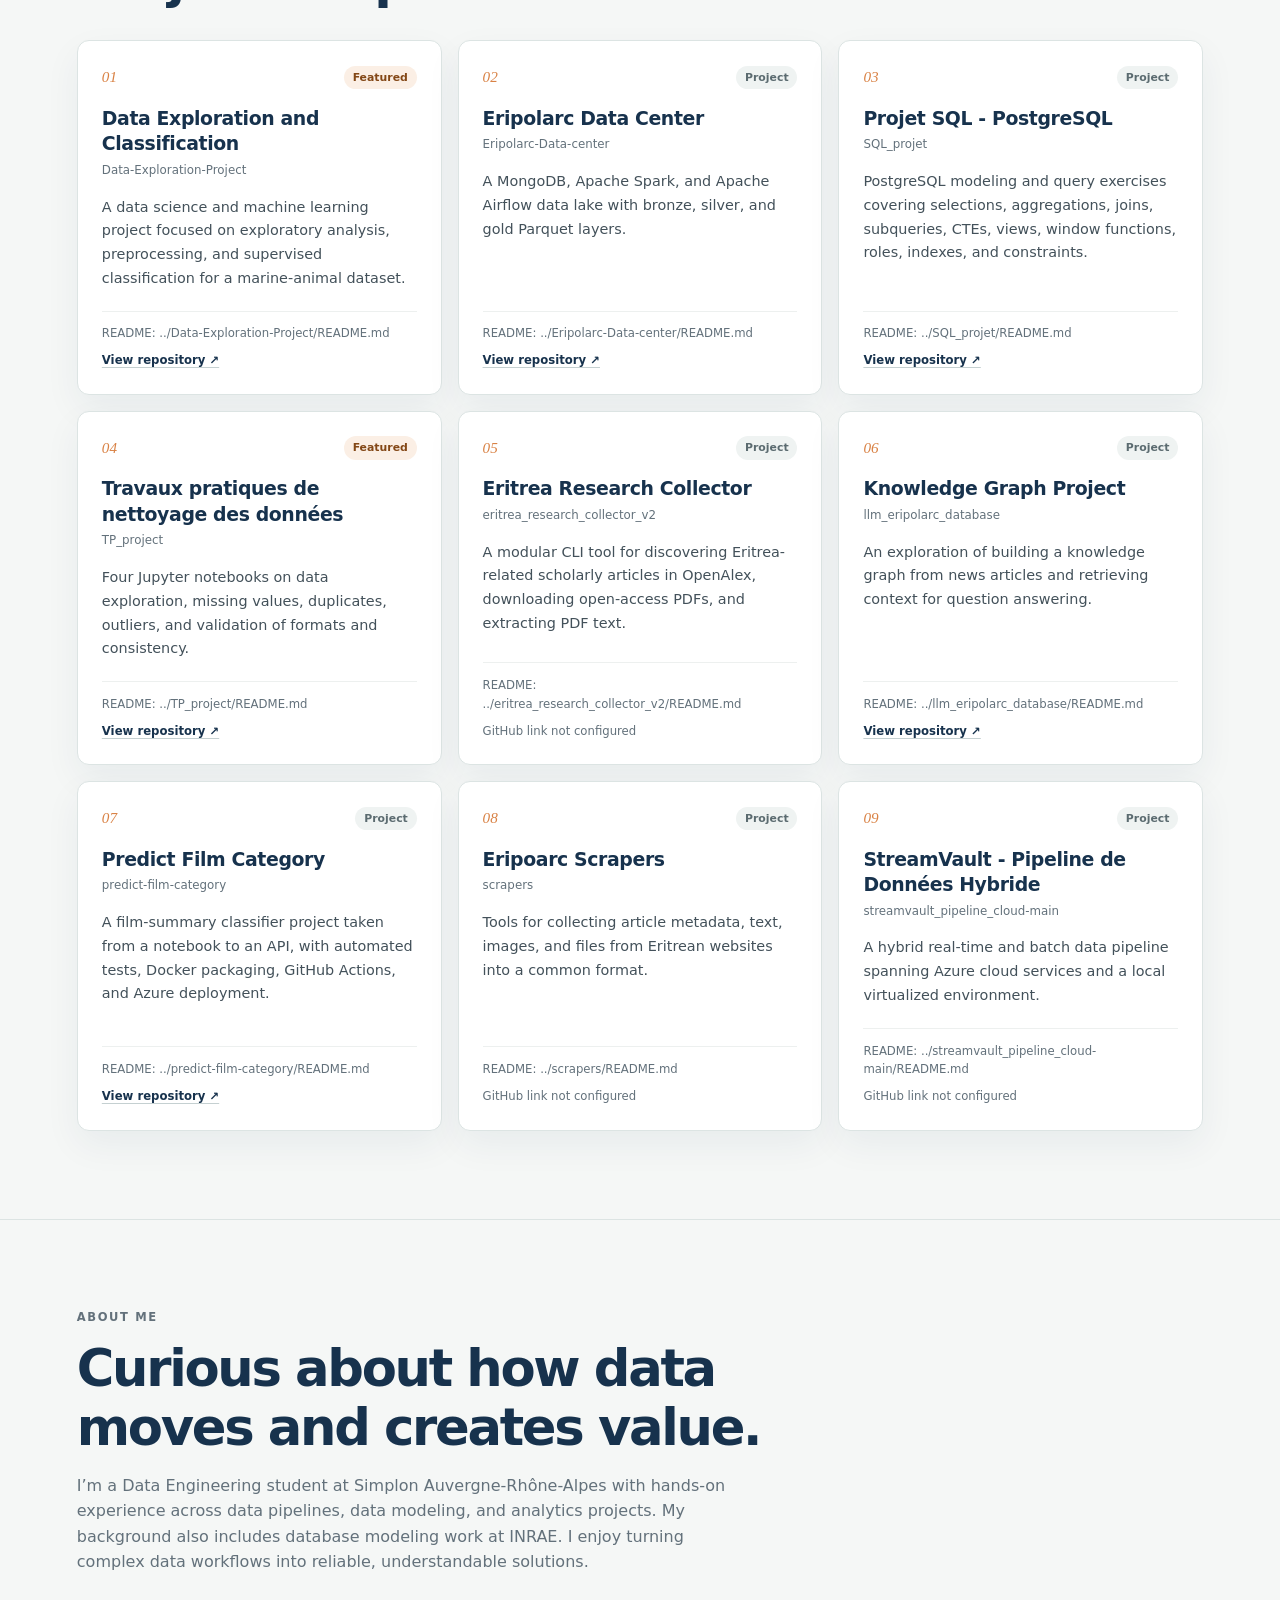
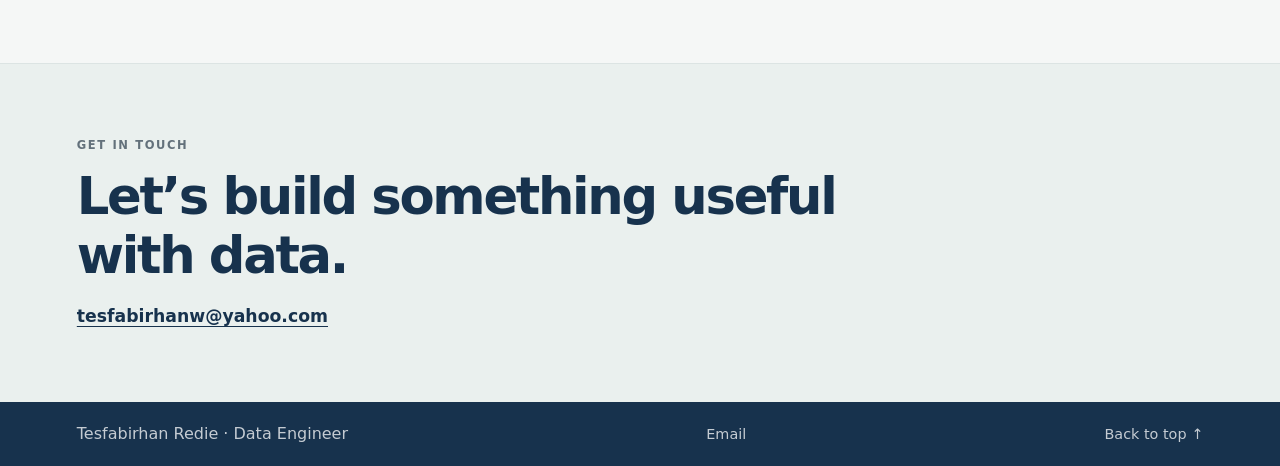
==== commit e42dd889: "profile update" ====
--- a/index.html
+++ b/index.html
@@ -31,7 +31,7 @@
           <h1 id="page-title">Hi, I’m <span>Tesfabirhan Redie.</span></h1>
           <p class="hero-copy">
             Aspiring Data Engineer building practical ETL pipelines and cloud data solutions.
-            Currently studying Big Data and Artificial Intelligence. Currently I open for work in the field of Data and AI Engineering.
+            Currently studying Big Data and Artificial Intelligence. Currently I'm open for work in the field of Data Engineering.
           </p>
           <div class="hero-actions">
             <a class="button button-primary" href="mailto:tesfabirhanw@yahoo.com">Email me</a>
@@ -40,7 +40,7 @@
           </div>
           <div class="profile-badges">
             <span>Microsoft Certified: Azure Fundamentals (AZ-900)</span>
-            <span>Open to a 5-month internship</span>
+            <span>Open to full-time opportunities</span>
           </div>
         </div>
         <figure class="profile-portrait">
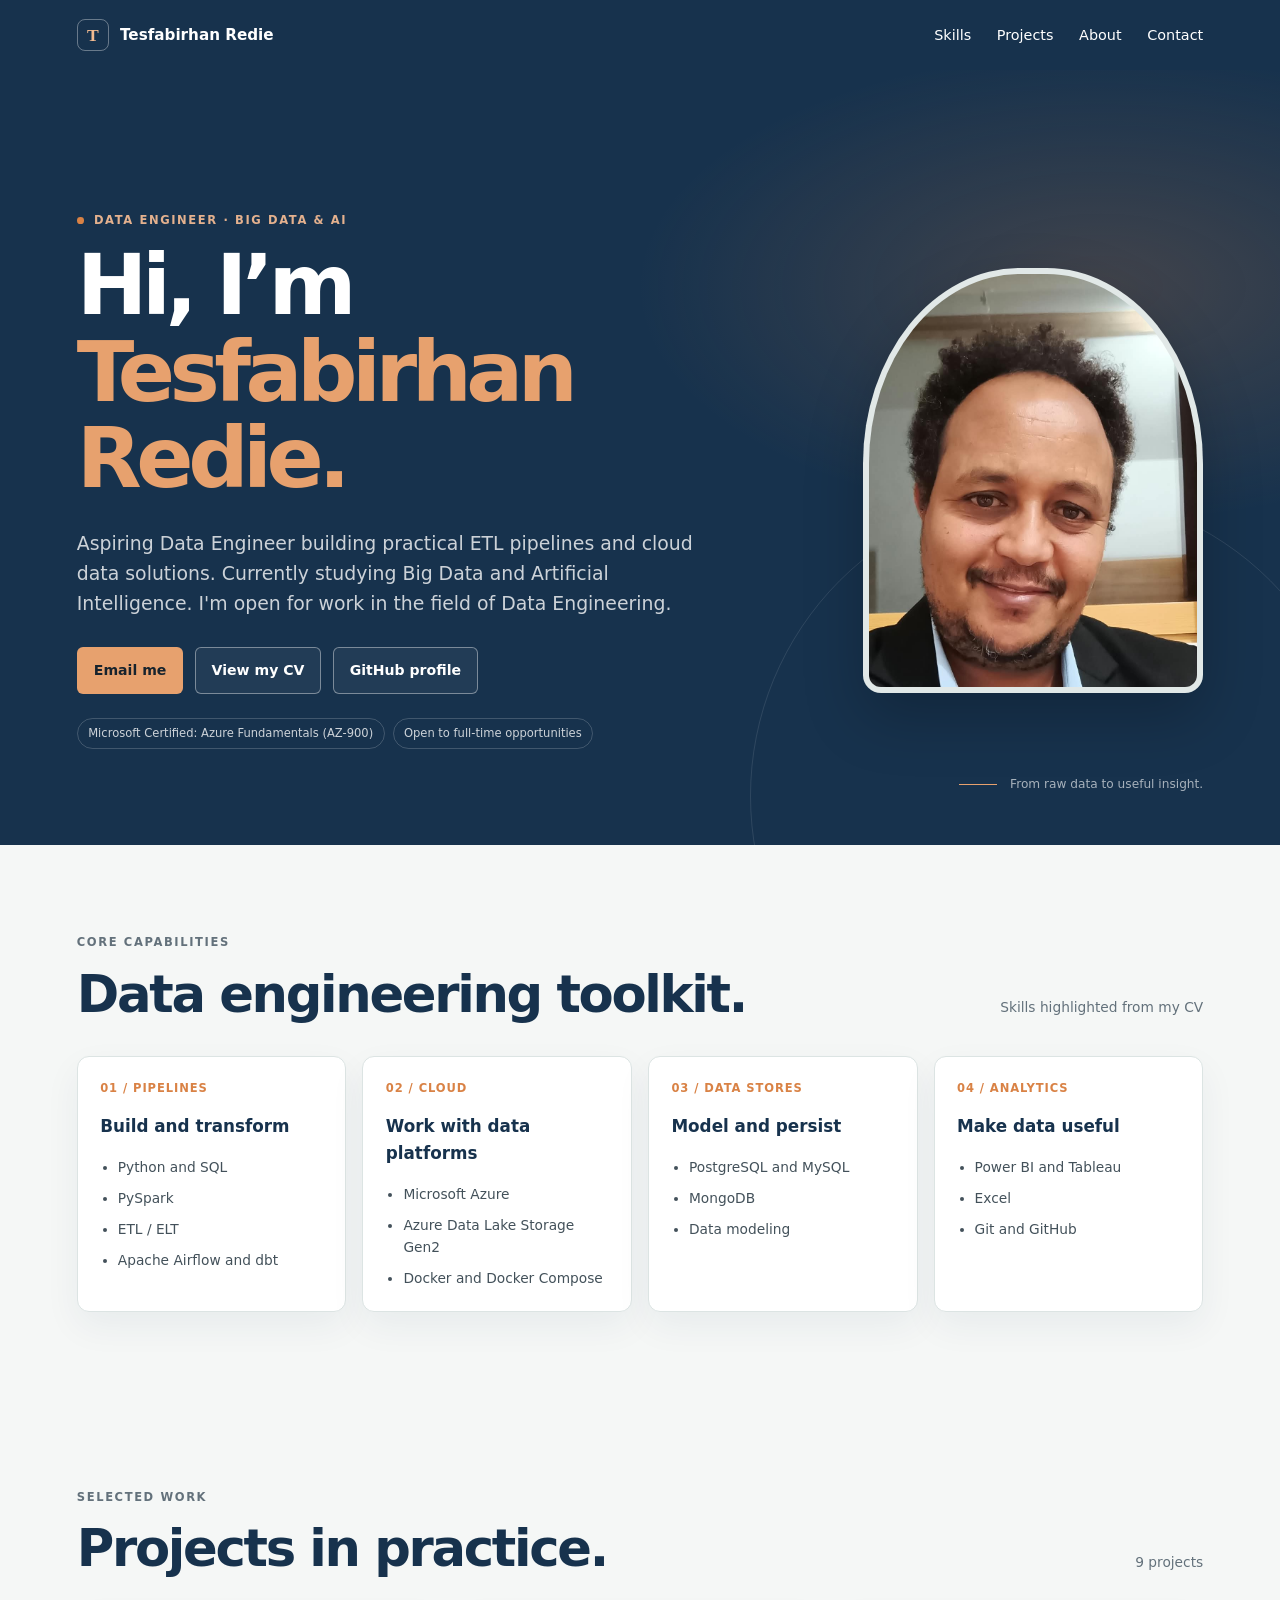
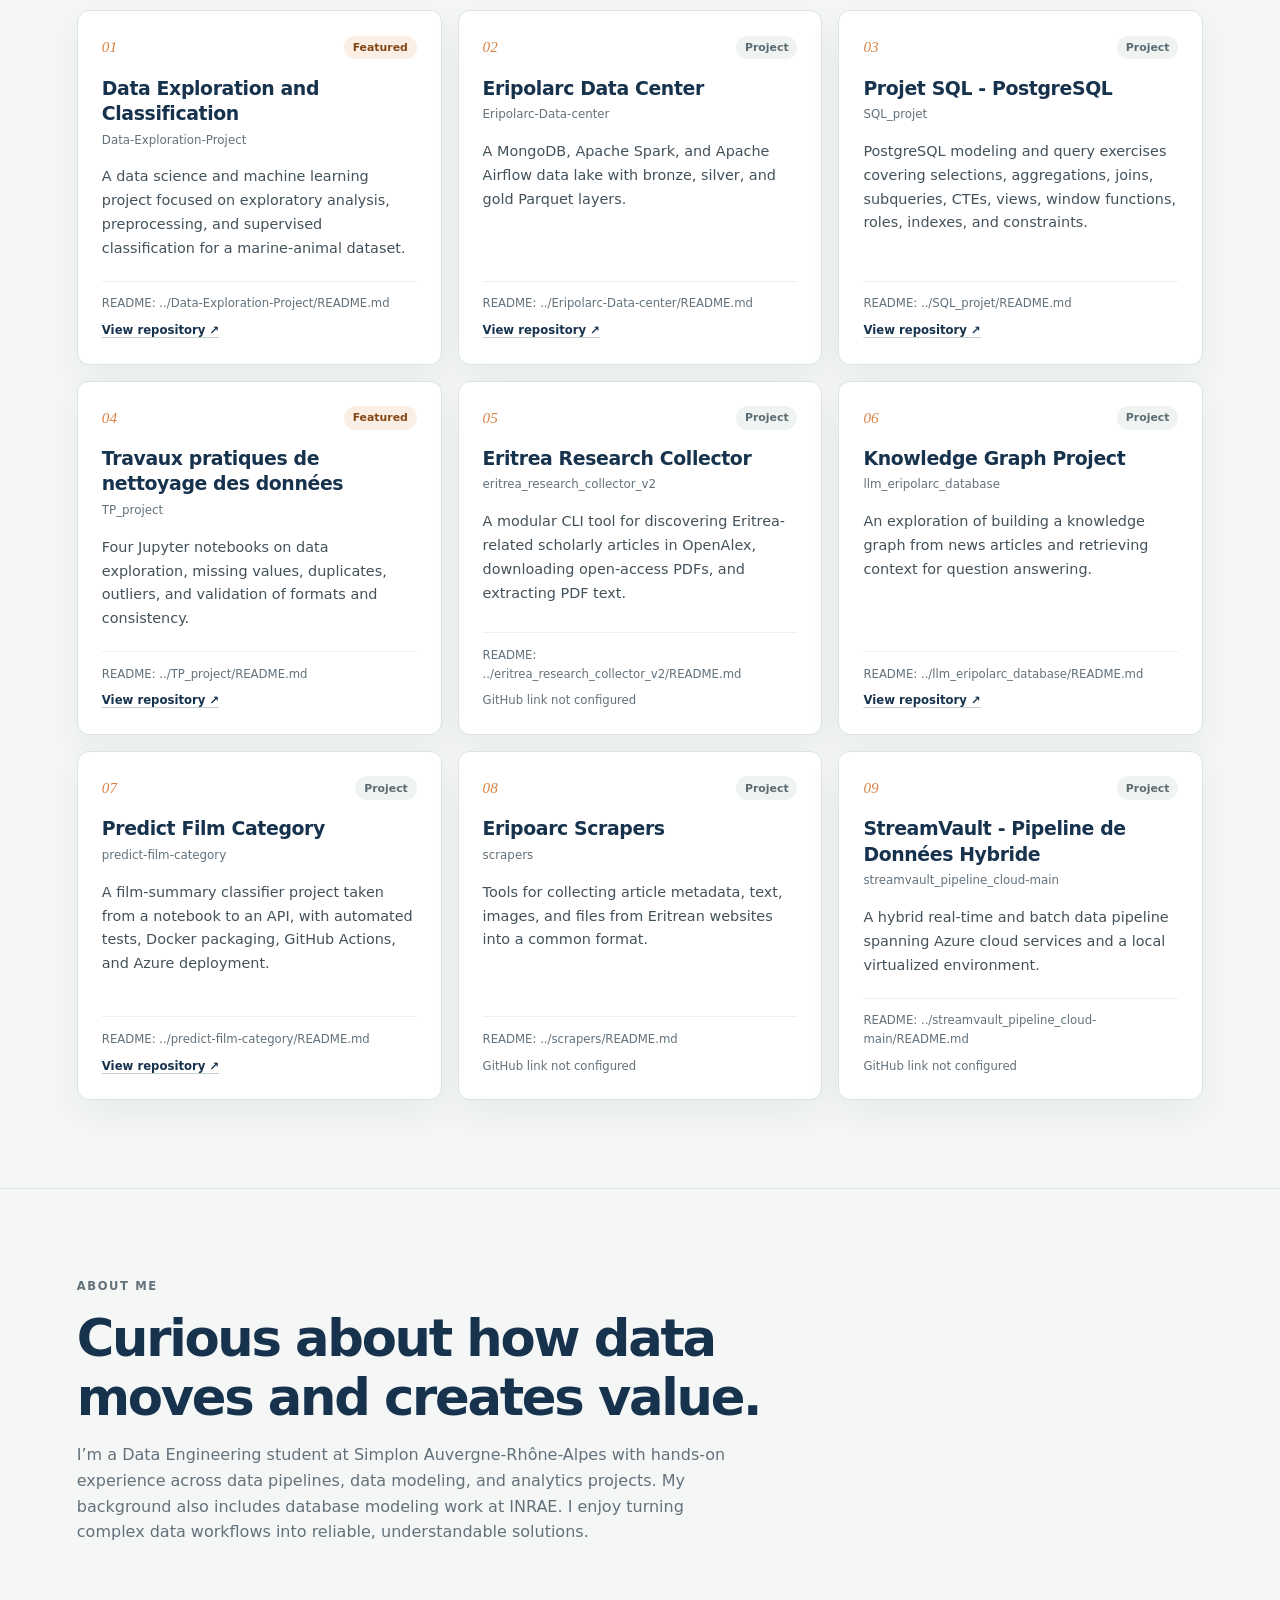
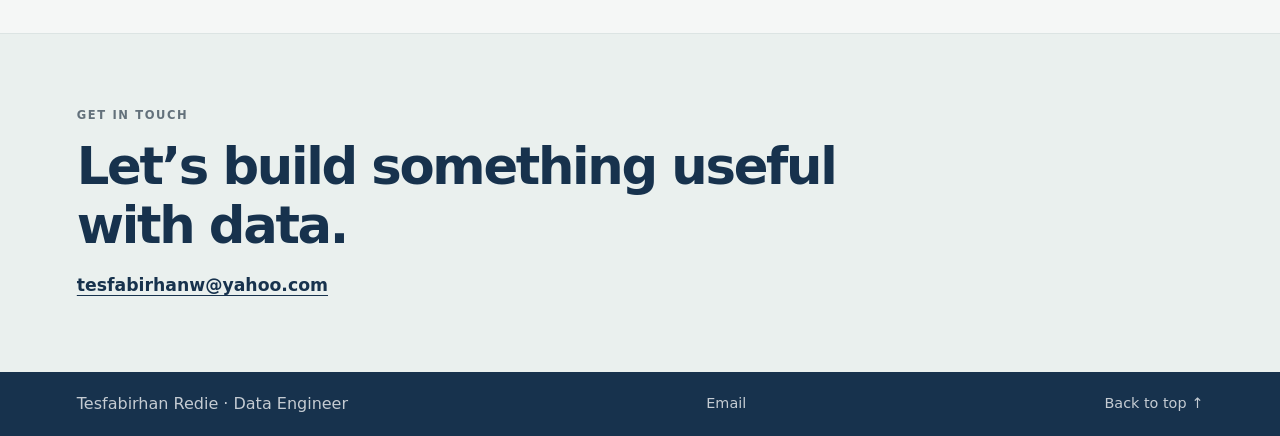
==== commit e215abd8: "profile update" ====
--- a/index.html
+++ b/index.html
@@ -31,7 +31,7 @@
           <h1 id="page-title">Hi, I’m <span>Tesfabirhan Redie.</span></h1>
           <p class="hero-copy">
             Aspiring Data Engineer building practical ETL pipelines and cloud data solutions.
-            Currently studying Big Data and Artificial Intelligence. Currently I'm open for work in the field of Data Engineering.
+            Currently studying Big Data and Artificial Intelligence. I'm open for work in the field of Data Engineering.
           </p>
           <div class="hero-actions">
             <a class="button button-primary" href="mailto:tesfabirhanw@yahoo.com">Email me</a>
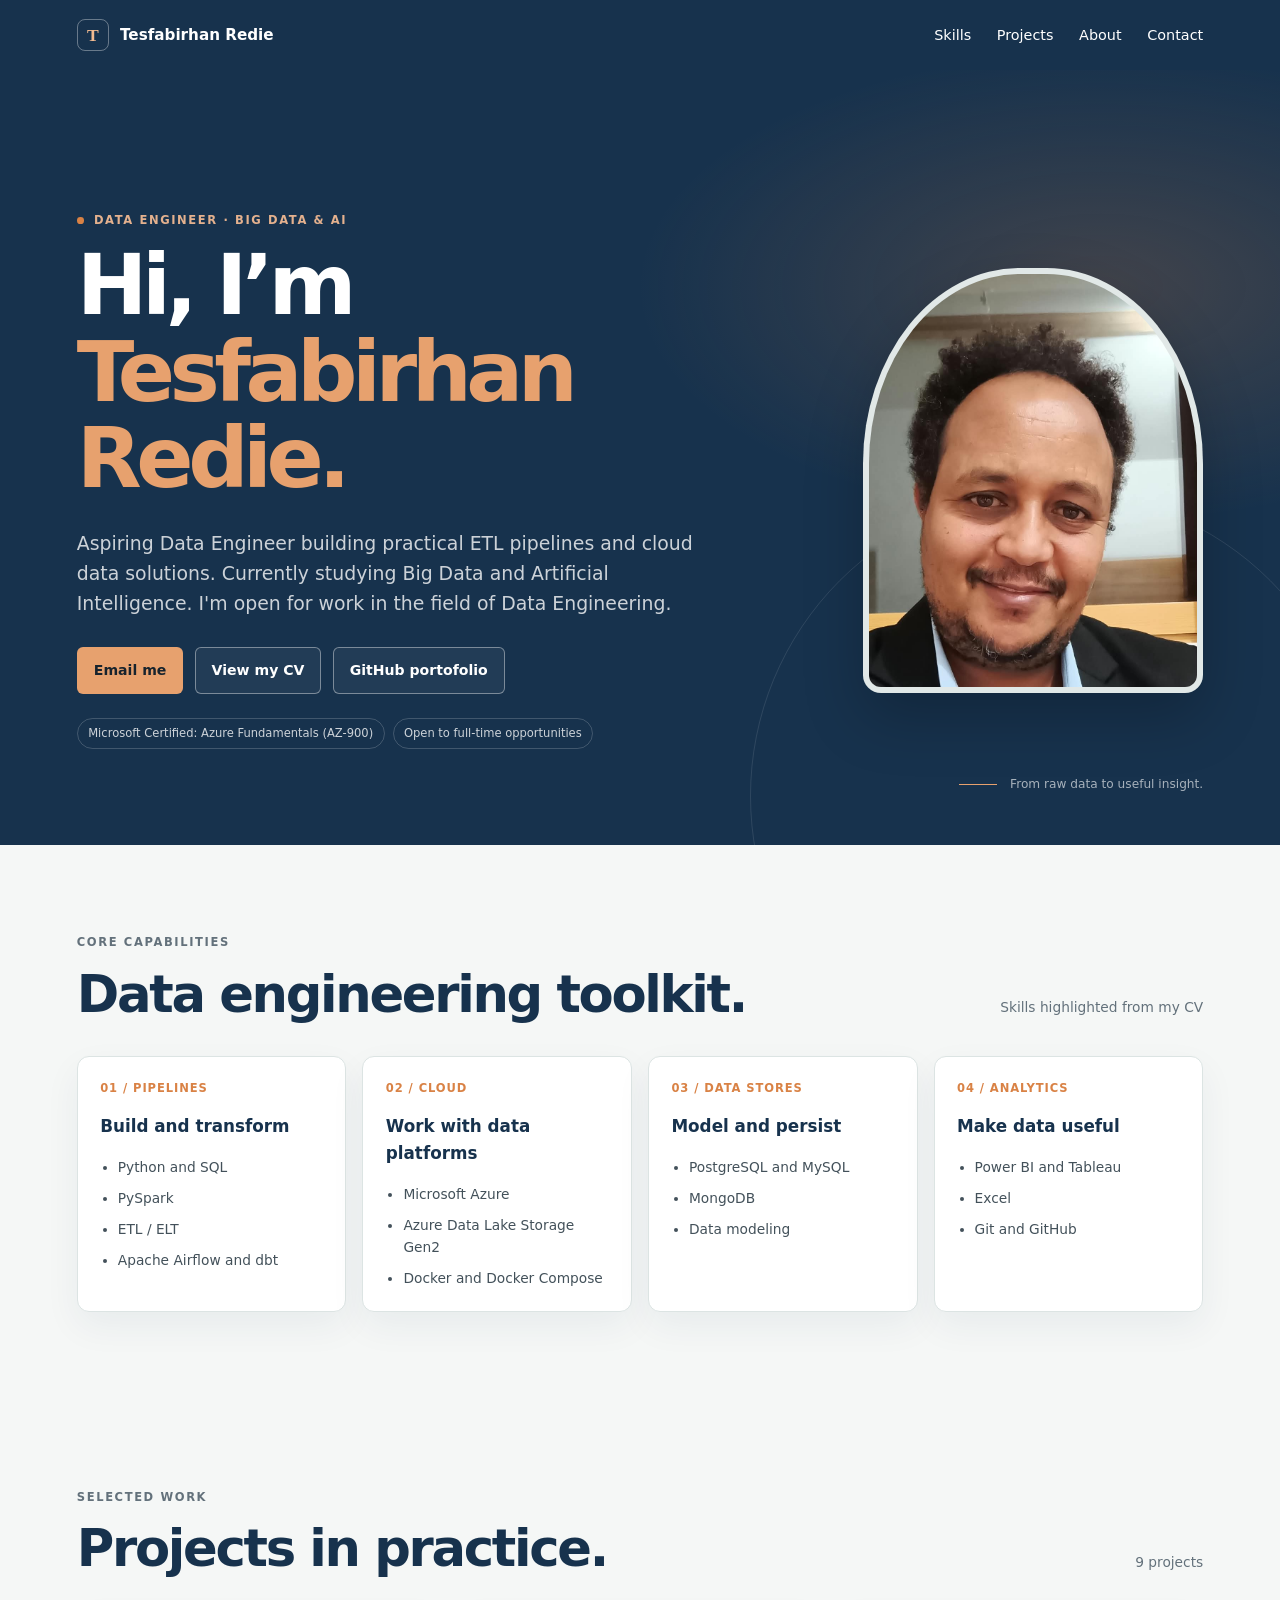
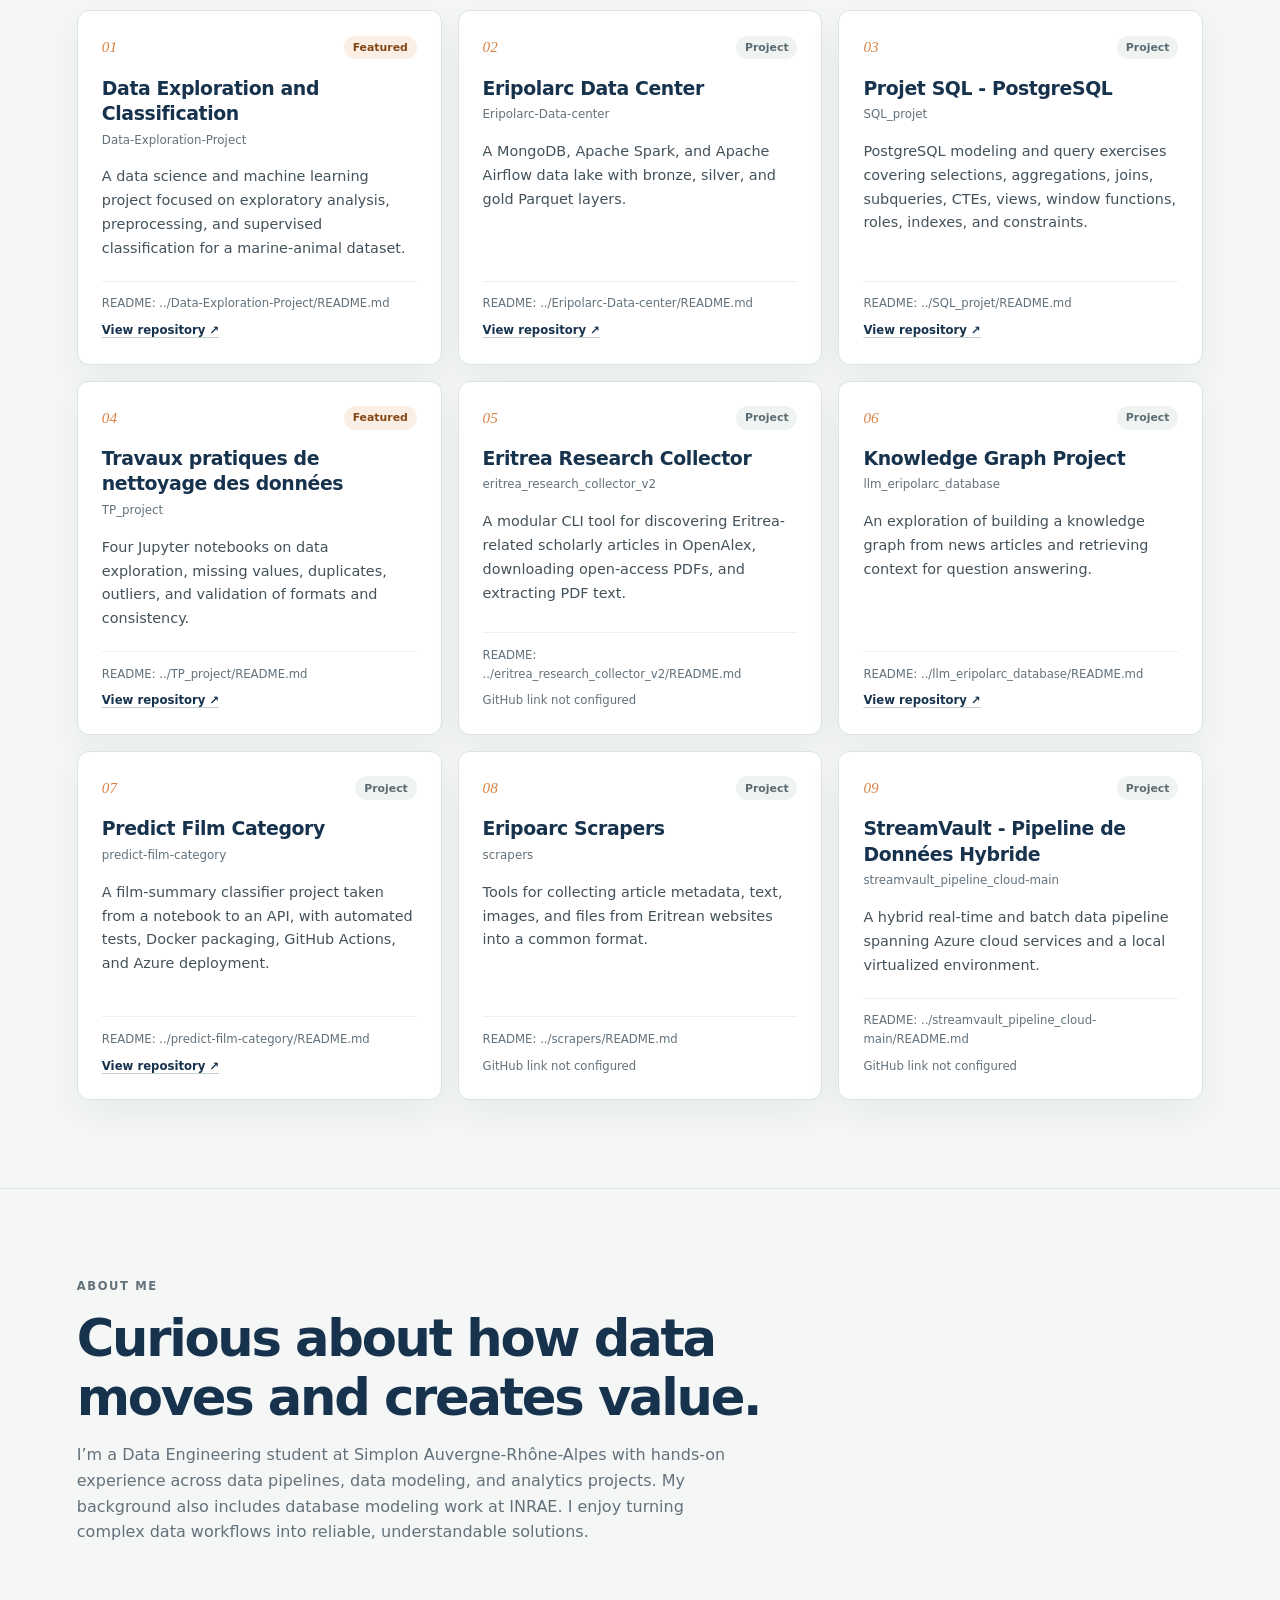
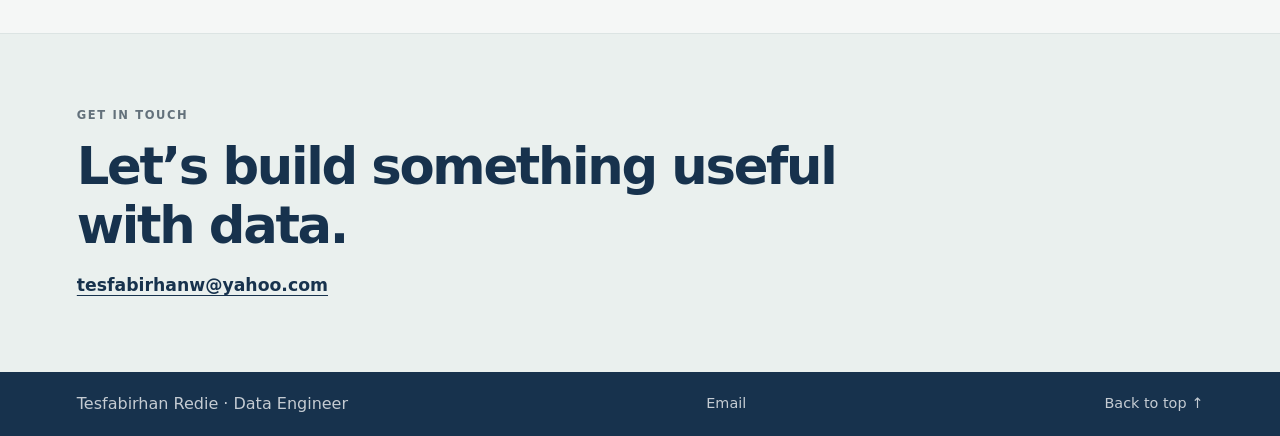
==== commit 845cae50: "updates on title and applied in all finles" ====
--- a/index.html
+++ b/index.html
@@ -26,7 +26,7 @@
 
     <main id="top">
       <section class="hero" aria-labelledby="page-title">
-        <div class="profile-intro">
+        <div class="portofolio-intro">
           <p class="eyebrow"><span aria-hidden="true"></span> Data Engineer · Big Data &amp; AI</p>
           <h1 id="page-title">Hi, I’m <span>Tesfabirhan Redie.</span></h1>
           <p class="hero-copy">
@@ -36,15 +36,15 @@
           <div class="hero-actions">
             <a class="button button-primary" href="mailto:tesfabirhanw@yahoo.com">Email me</a>
             <a class="button button-secondary" href="./images/cv_Tesfabirhan_REDIE.pdf" target="_blank" rel="noopener noreferrer">View my CV</a>
-            <a class="button button-secondary" href="https://github.com/Tesfabirhan-WR" target="_blank" rel="noopener noreferrer">GitHub profile</a>
+            <a class="button button-secondary" href="https://github.com/Tesfabirhan-WR" target="_blank" rel="noopener noreferrer">GitHub portofolio</a>
           </div>
-          <div class="profile-badges">
+          <div class="portofolio-badges">
             <span>Microsoft Certified: Azure Fundamentals (AZ-900)</span>
             <span>Open to full-time opportunities</span>
           </div>
         </div>
-        <figure class="profile-portrait">
-          <img src="./images/profile_photo.jpeg" alt="Portrait of Tesfabirhan Redie">
+        <figure class="portofolio-portrait">
+          <img src="./images/portofolio_photo.jpeg" alt="Portrait of Tesfabirhan Redie">
         </figure>
         <div class="hero-note" aria-hidden="true">
           <span class="note-line"></span>
--- a/styles.css
+++ b/styles.css
@@ -106,8 +106,8 @@
     var(--primary);
 }
 
-.profile-intro,
-.profile-portrait {
+.portofolio-intro,
+.portofolio-portrait {
   position: relative;
   z-index: 1;
 }
@@ -208,14 +208,14 @@
   color: #f3bb91;
 }
 
-.profile-badges {
+.portofolio-badges {
   display: flex;
   flex-wrap: wrap;
   gap: 0.5rem;
   margin-top: 1.5rem;
 }
 
-.profile-badges span {
+.portofolio-badges span {
   padding: 0.35rem 0.65rem;
   border: 1px solid rgb(255 255 255 / 18%);
   border-radius: 999px;
@@ -223,7 +223,7 @@
   font-size: 0.72rem;
 }
 
-.profile-portrait {
+.portofolio-portrait {
   justify-self: end;
   width: min(100%, 340px);
   aspect-ratio: 4 / 5;
@@ -235,7 +235,7 @@
   box-shadow: 0 24px 60px rgb(0 0 0 / 22%);
 }
 
-.profile-portrait img {
+.portofolio-portrait img {
   display: block;
   width: 100%;
   height: 100%;
@@ -521,7 +521,7 @@
     font-size: clamp(2.8rem, 13vw, 4.2rem);
   }
 
-  .profile-portrait {
+  .portofolio-portrait {
     justify-self: start;
     width: min(74vw, 280px);
   }
